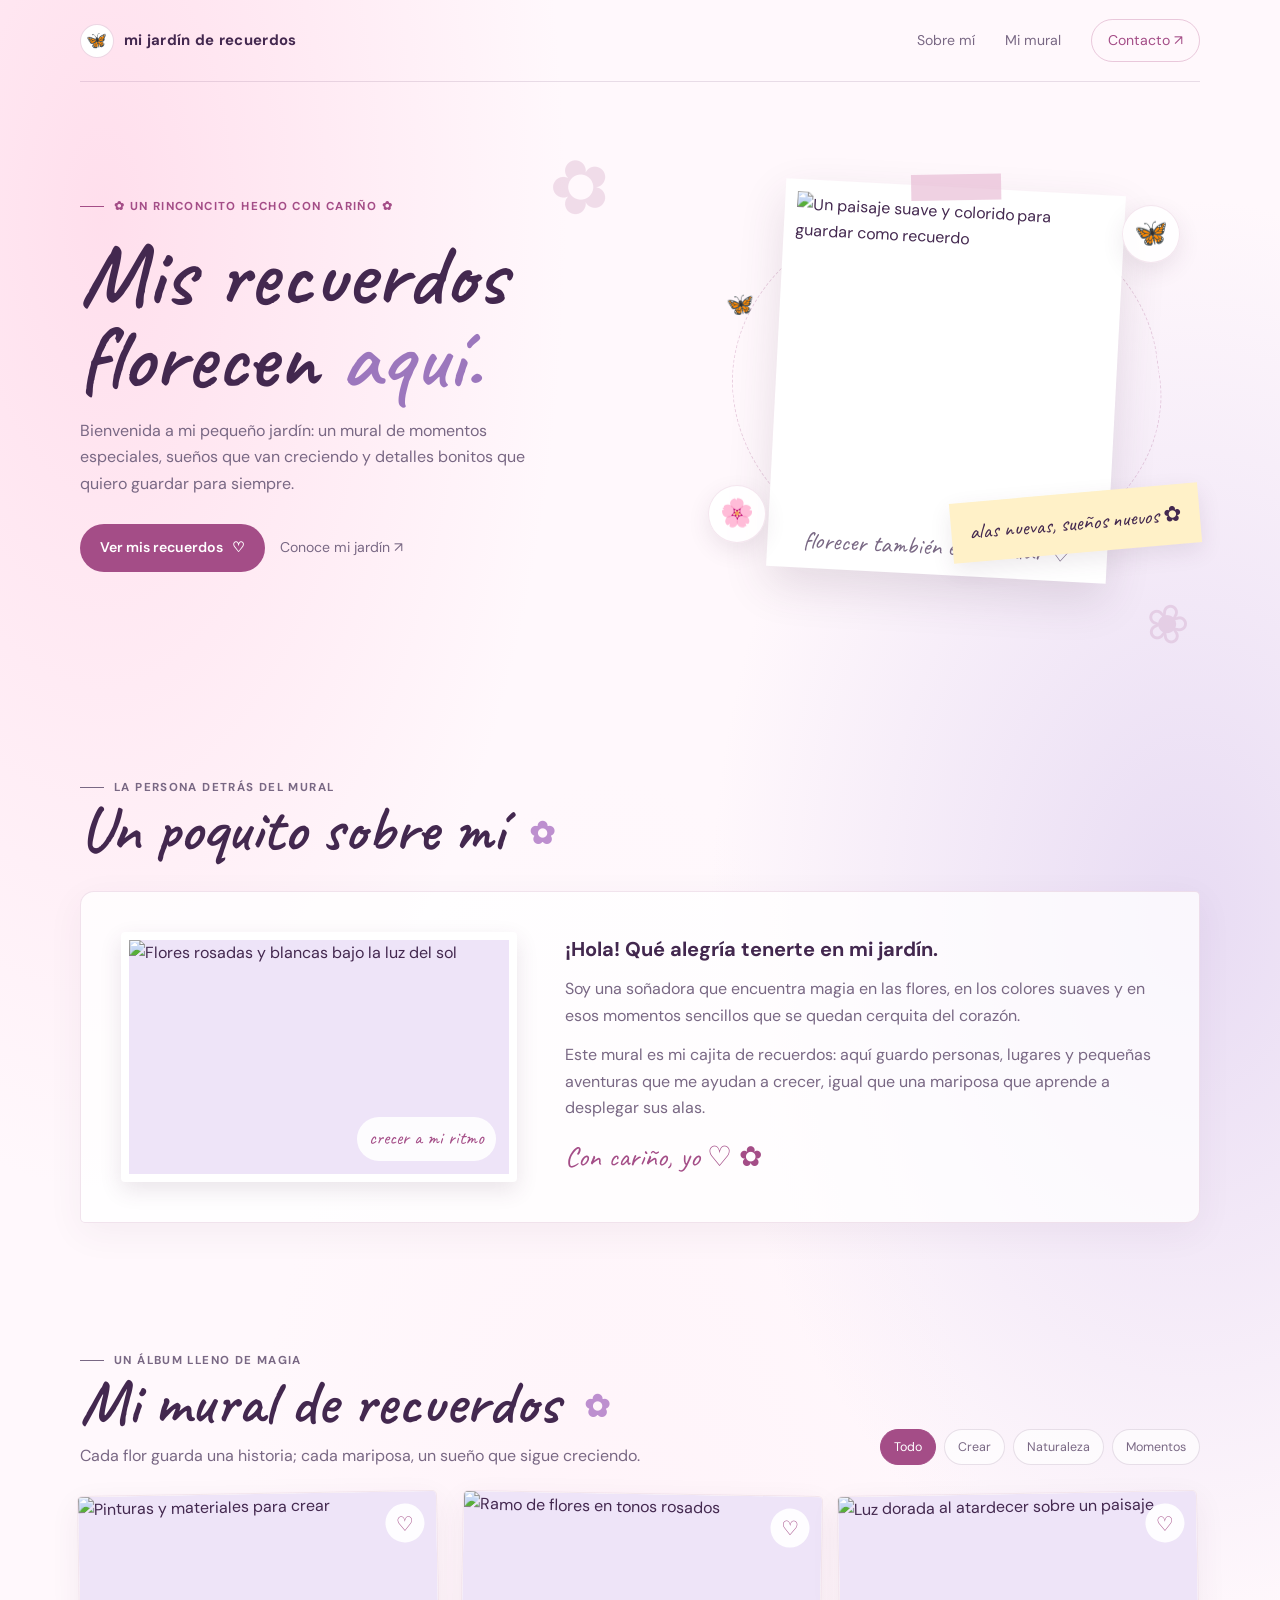
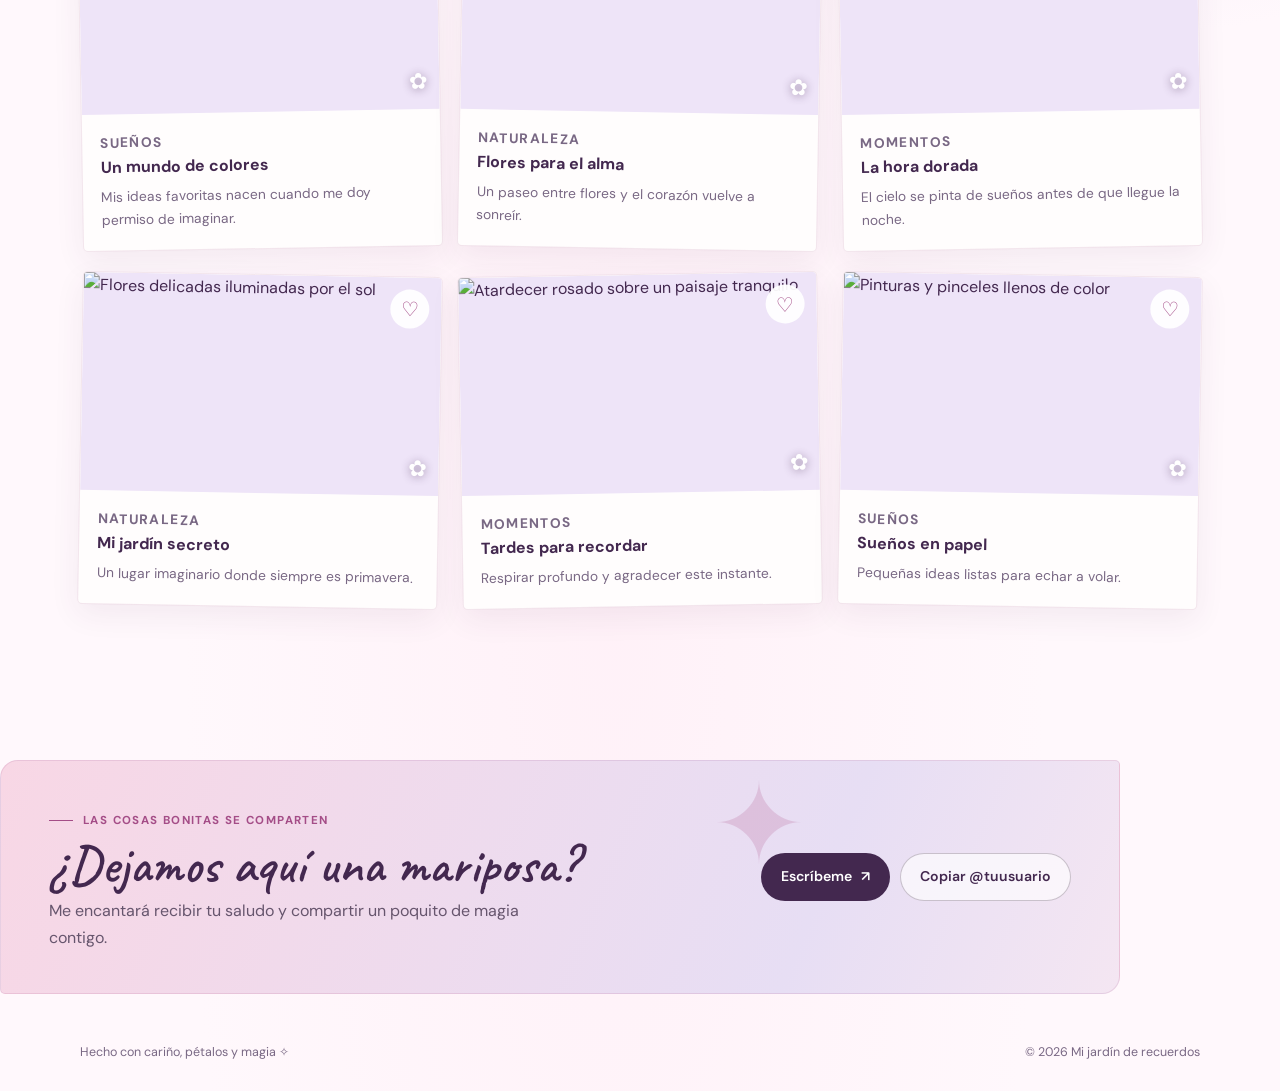
==== index.html @ 9f2cac87 "mipaginaweb" ====
<!doctype html>
<html lang="es">
<head>
  <meta charset="utf-8">
  <meta name="viewport" content="width=device-width, initial-scale=1">
  <meta name="theme-color" content="#fff8fc">
  <meta name="description" content="Un mural personal de recuerdos, mariposas, flores y momentos bonitos.">
  <title>Mi jardín de recuerdos</title>
  <link rel="preconnect" href="https://fonts.googleapis.com">
  <link rel="preconnect" href="https://fonts.gstatic.com" crossorigin>
  <link href="https://fonts.googleapis.com/css2?family=Caveat:wght@500;600;700&family=DM+Sans:wght@400;500;600;700&display=swap" rel="stylesheet">
  <style>
    :root {
      color-scheme: light;
      --ink: #43284f;
      --muted: #796884;
      --berry: #a44d87;
      --pink: #f2c1da;
      --lavender: #eee4f8;
      --lilac: #cbb5e3;
      --paper: #fffdfd;
      --green: #9a668e;
      --line: rgba(99, 62, 111, .15);
      --shadow: 0 18px 45px rgba(81, 49, 80, .14);
    }

    * { box-sizing: border-box; }
    html { scroll-behavior: smooth; }
    body {
      margin: 0;
      color: var(--ink);
      background:
        radial-gradient(ellipse at 8% 8%, rgba(255, 209, 228, .65), transparent 29rem),
        radial-gradient(ellipse at 93% 34%, rgba(220, 205, 239, .66), transparent 30rem),
        radial-gradient(ellipse at 48% 82%, rgba(255, 230, 241, .38), transparent 27rem),
        #fff8fc;
      font-family: "DM Sans", sans-serif;
      font-size: 16px;
      line-height: 1.65;
    }

    a { color: inherit; }
    button { color: inherit; font: inherit; }
    button:focus-visible, a:focus-visible { outline: 3px solid #9b4e9b; outline-offset: 4px; }
    .shell { width: min(1120px, calc(100% - 48px)); margin: 0 auto; }
    .topbar {
      display: flex;
      align-items: center;
      justify-content: space-between;
      min-height: 82px;
      border-bottom: 1px solid var(--line);
    }
    .brand {
      display: inline-flex;
      align-items: center;
      gap: 10px;
      text-decoration: none;
      font-size: .93rem;
      font-weight: 700;
      letter-spacing: .02em;
    }
    .brand-mark {
      display: grid;
      width: 34px;
      aspect-ratio: 1;
      place-items: center;
      border: 1px solid rgba(166, 59, 120, .2);
      border-radius: 50%;
      background: #fff;
      color: var(--berry);
      font-size: 1.05rem;
    }
    .nav { display: flex; align-items: center; gap: 30px; }
    .nav a {
      color: var(--muted);
      font-size: .88rem;
      text-decoration: none;
      transition: color .2s ease;
    }
    .nav a:hover { color: var(--berry); }
    .nav .nav-contact {
      padding: 9px 16px;
      border: 1px solid rgba(166, 59, 120, .25);
      border-radius: 999px;
      color: var(--berry);
    }

    .hero {
      position: relative;
      display: grid;
      grid-template-columns: 1.05fr .95fr;
      align-items: center;
      gap: 52px;
      min-height: 610px;
      padding: 65px 0 78px;
    }
    .hero::before, .hero::after {
      position: absolute;
      z-index: -1;
      color: rgba(164, 77, 135, .16);
      font-size: 4.6rem;
      pointer-events: none;
    }
    .hero::before { top: 45px; left: 42%; content: "✿"; transform: rotate(-18deg); }
    .hero::after { right: 1%; bottom: 24px; content: "❀"; font-size: 3.3rem; transform: rotate(16deg); }
    .eyebrow {
      display: inline-flex;
      align-items: center;
      gap: 10px;
      margin: 0 0 17px;
      color: var(--berry);
      font-size: .72rem;
      font-weight: 700;
      letter-spacing: .12em;
      text-transform: uppercase;
    }
    .eyebrow::before { width: 24px; height: 1px; background: currentColor; content: ""; }
    h1, h2, h3, p { margin-top: 0; }
    h1 {
      max-width: 610px;
      margin-bottom: 18px;
      font-family: "Caveat", cursive;
      font-size: clamp(3.8rem, 7vw, 6.3rem);
      font-weight: 600;
      letter-spacing: 0;
      line-height: .93;
    }
    h1 span { color: var(--berry); white-space: nowrap; }
    h1 .title-flourish { color: #9c77bd; white-space: normal; }
    .hero-copy > p:not(.eyebrow) { max-width: 450px; margin-bottom: 27px; color: var(--muted); }
    .actions { display: flex; flex-wrap: wrap; align-items: center; gap: 15px; }
    .button {
      display: inline-flex;
      min-height: 48px;
      align-items: center;
      justify-content: center;
      gap: 9px;
      padding: 0 19px;
      border: 1px solid transparent;
      border-radius: 999px;
      background: var(--berry);
      color: white;
      font-size: .88rem;
      font-weight: 600;
      text-decoration: none;
      transition: transform .2s ease, background .2s ease;
    }
    .button:hover { transform: translateY(-2px); background: #88305f; }
    .text-link { color: var(--muted); font-size: .88rem; text-decoration: none; }
    .text-link:hover { color: var(--berry); }

    .photo-stage {
      position: relative;
      display: grid;
      min-height: 410px;
      place-items: center;
    }
    .photo-stage::before {
      position: absolute;
      inset: 32px 8% 26px;
      border: 1px dashed rgba(164, 77, 135, .24);
      border-radius: 48% 52% 45% 55%;
      content: "";
      transform: rotate(-8deg);
    }
    .photo-frame {
      position: relative;
      width: min(78%, 340px);
      padding: 12px 12px 46px;
      transform: rotate(3deg);
      background: white;
      box-shadow: var(--shadow);
    }
    .photo-frame::before {
      position: absolute;
      z-index: 1;
      top: -13px;
      left: 50%;
      width: 90px;
      height: 26px;
      transform: translateX(-50%) rotate(-4deg);
      background: rgba(232, 190, 214, .7);
      content: "";
    }
    .photo-frame img { display: block; width: 100%; height: 330px; object-fit: cover; }
    .photo-frame figcaption {
      position: absolute;
      right: 10px;
      bottom: 7px;
      left: 10px;
      color: var(--muted);
      font-family: "Caveat", cursive;
      font-size: 1.55rem;
      text-align: center;
    }
    .sticker {
      position: absolute;
      z-index: 2;
      display: grid;
      width: 58px;
      aspect-ratio: 1;
      place-items: center;
      border: 1px solid rgba(166, 59, 120, .12);
      border-radius: 50%;
      background: rgba(255, 255, 255, .88);
      box-shadow: 0 8px 22px rgba(81, 49, 80, .1);
      color: var(--berry);
      font-size: 1.7rem;
      animation: drift 5s ease-in-out infinite;
    }
    .sticker-one { top: 34px; right: 4%; }
    .sticker-two { bottom: 48px; left: 3%; animation-delay: -2s; }
    .sticker-three { top: 27%; left: 5%; width: 43px; border: 0; background: transparent; box-shadow: none; font-size: 1.4rem; animation-delay: -3s; }
    .note {
      position: absolute;
      right: 0;
      bottom: 38px;
      padding: 12px 18px;
      transform: rotate(-5deg);
      background: #fff1c8;
      box-shadow: 0 8px 22px rgba(81, 49, 80, .1);
      font-family: "Caveat", cursive;
      font-size: 1.35rem;
    }
    @keyframes drift { 50% { transform: translateY(-9px) rotate(7deg); } }

    .section { padding: 78px 0; }
    .section-heading { max-width: 610px; margin-bottom: 30px; }
    .section-heading h2 {
      margin-bottom: 9px;
      font-family: "Caveat", cursive;
      font-size: clamp(2.8rem, 5vw, 4.15rem);
      font-weight: 600;
      line-height: 1;
    }
    .section-heading h2 span { margin-left: 10px; color: #bd8fcf; font-family: "DM Sans", sans-serif; font-size: .48em; vertical-align: .2em; }
    .section-heading p { margin-bottom: 0; color: var(--muted); }
    .about-wrap {
      display: grid;
      grid-template-columns: .8fr 1.2fr;
      gap: 48px;
      align-items: center;
      padding: 40px;
      border: 1px solid rgba(86, 54, 94, .08);
      border: 1px solid rgba(164, 77, 135, .15);
      border-radius: 14px 5px 14px 5px;
      background: rgba(255, 255, 255, .76);
      box-shadow: 0 10px 36px rgba(81, 49, 80, .06);
    }
    .about-art {
      position: relative;
      min-height: 250px;
      overflow: hidden;
      border: 8px solid white;
      border-radius: 4px;
      background: var(--lavender);
      box-shadow: 0 8px 22px rgba(81, 49, 80, .12);
    }
    .about-art img { position: absolute; width: 100%; height: 100%; object-fit: cover; }
    .about-art span {
      position: absolute;
      right: 13px;
      bottom: 13px;
      padding: 6px 12px;
      border-radius: 999px;
      background: rgba(255, 255, 255, .9);
      color: var(--berry);
      font-family: "Caveat", cursive;
      font-size: 1.2rem;
    }
    .about-copy h3 { margin-bottom: 10px; font-size: 1.25rem; }
    .about-copy p { margin-bottom: 13px; color: var(--muted); }
    .about-copy .signature { margin: 4px 0 0; color: var(--berry); font-family: "Caveat", cursive; font-size: 1.75rem; }

    .gallery-section { padding-top: 42px; }
    .gallery-top { display: flex; align-items: end; justify-content: space-between; gap: 20px; margin-bottom: 24px; }
    .gallery-top .section-heading { margin-bottom: 0; }
    .filters { display: flex; flex-wrap: wrap; gap: 8px; padding-bottom: 4px; }
    .filter {
      min-height: 36px;
      padding: 0 13px;
      border: 1px solid var(--line);
      border-radius: 999px;
      background: rgba(255, 255, 255, .65);
      color: var(--muted);
      cursor: pointer;
      font-size: .78rem;
      transition: background .2s ease, color .2s ease, border-color .2s ease;
    }
    .filter:hover, .filter[aria-pressed="true"] { border-color: var(--berry); background: var(--berry); color: white; }
    .gallery { display: grid; grid-template-columns: repeat(3, 1fr); gap: 25px 20px; }
    .memory {
      overflow: hidden;
      border: 1px solid rgba(164, 77, 135, .13);
      border-radius: 5px;
      background: var(--paper);
      box-shadow: 0 10px 30px rgba(81, 49, 80, .07);
      transition: transform .22s ease, box-shadow .22s ease;
    }
    .memory:nth-child(odd) { transform: rotate(-1deg); }
    .memory:nth-child(even) { transform: rotate(1deg); }
    .memory:hover { transform: translateY(-5px) rotate(0); box-shadow: var(--shadow); }
    .memory[hidden] { display: none; }
    .memory-image { position: relative; height: 218px; overflow: hidden; background: var(--lavender); }
    .memory-image::after {
      position: absolute;
      right: 12px;
      bottom: 8px;
      color: white;
      content: "✿";
      font-size: 1.4rem;
      text-shadow: 0 1px 8px rgba(67, 40, 79, .45);
      pointer-events: none;
    }
    .memory-image img { display: block; width: 100%; height: 100%; object-fit: cover; transition: transform .35s ease; }
    .memory:hover .memory-image img { transform: scale(1.04); }
    .like {
      position: absolute;
      top: 12px;
      right: 12px;
      display: grid;
      width: 39px;
      aspect-ratio: 1;
      place-items: center;
      border: 0;
      border-radius: 50%;
      background: rgba(255, 255, 255, .94);
      color: var(--berry);
      cursor: pointer;
      font-size: 1.25rem;
      line-height: 1;
    }
    .like[aria-pressed="true"] { background: var(--berry); color: white; }
    .memory-body { padding: 17px 18px 19px; }
    .memory-label { margin-bottom: 5px; color: var(--green); font-size: .68rem; font-weight: 700; letter-spacing: .1em; text-transform: uppercase; }
    .memory h3 { margin-bottom: 5px; font-size: 1rem; }
    .memory p { margin-bottom: 0; color: var(--muted); font-size: .86rem; }

    .contact {
      position: relative;
      display: grid;
      grid-template-columns: 1fr auto;
      align-items: center;
      gap: 25px;
      overflow: hidden;
      margin: 75px 0 48px;
      padding: 42px 48px;
      border: 1px solid rgba(164, 77, 135, .15);
      border-radius: 18px 5px 18px 5px;
      background: linear-gradient(112deg, #f8d7e5, #e7def4 72%, #f4e6f2);
    }
    .contact::after { position: absolute; top: -28px; right: 28%; color: rgba(166, 59, 120, .18); content: "✦"; font-size: 7rem; }
    .contact .eyebrow { margin-bottom: 9px; }
    .contact h2 { margin-bottom: 7px; font-family: "Caveat", cursive; font-size: 3.3rem; font-weight: 600; line-height: 1; }
    .contact p:not(.eyebrow) { max-width: 480px; margin-bottom: 0; color: #66556d; }
    .contact-actions { position: relative; z-index: 1; display: flex; flex-wrap: wrap; gap: 10px; }
    .contact-actions .button { background: var(--ink); }
    .contact-actions .button:hover { background: #59415f; }
    .contact-actions .button.secondary { border-color: rgba(56, 38, 63, .25); background: rgba(255, 255, 255, .65); color: var(--ink); }
    .contact-actions .button.secondary:hover { background: white; }
    .footer {
      display: flex;
      justify-content: space-between;
      gap: 20px;
      padding: 0 0 28px;
      color: var(--muted);
      font-size: .78rem;
    }
    .toast {
      position: fixed;
      z-index: 5;
      right: 22px;
      bottom: 22px;
      padding: 12px 18px;
      transform: translateY(20px);
      border-radius: 5px;
      background: var(--ink);
      box-shadow: var(--shadow);
      color: white;
      opacity: 0;
      pointer-events: none;
      transition: opacity .2s ease, transform .2s ease;
    }
    .toast.visible { transform: translateY(0); opacity: 1; }

    @media (max-width: 760px) {
      .shell { width: min(100% - 34px, 560px); }
      .topbar { min-height: 70px; }
      .nav { gap: 15px; }
      .nav a { font-size: .8rem; }
      .nav a:first-child { display: none; }
      .nav .nav-contact { padding: 7px 12px; }
      .hero { grid-template-columns: 1fr; gap: 12px; min-height: 0; padding: 59px 0 57px; }
      h1 { font-size: clamp(4rem, 15vw, 5.6rem); }
      .photo-stage { min-height: 380px; }
      .photo-frame { width: min(74%, 305px); }
      .photo-frame img { height: 280px; }
      .sticker-one { right: 6%; }
      .sticker-two { left: 4%; }
      .note { right: 1%; bottom: 24px; }
      .section { padding: 53px 0; }
      .about-wrap { grid-template-columns: 1fr; gap: 24px; padding: 20px; }
      .about-art { min-height: 225px; }
      .gallery-top { display: block; }
      .filters { margin-top: 20px; }
      .gallery { grid-template-columns: repeat(2, 1fr); gap: 12px; }
      .memory-image { height: 175px; }
      .memory-body { padding: 13px; }
      .contact { grid-template-columns: 1fr; margin: 47px 0 34px; padding: 30px 24px; }
      .contact h2 { font-size: 2.9rem; }
      .contact::after { top: 2px; right: 5%; font-size: 5rem; }
      .footer { font-size: .72rem; }
    }
    @media (max-width: 430px) {
      .shell { width: calc(100% - 28px); }
      .brand { font-size: .82rem; }
      .nav { gap: 10px; }
      .nav a { font-size: .74rem; }
      .nav .nav-contact { padding: 7px 10px; }
      .hero-copy > p:not(.eyebrow) { font-size: .94rem; }
      .photo-stage { min-height: 340px; }
      .photo-frame { width: 72%; }
      .photo-frame img { height: 250px; }
      .sticker { width: 48px; font-size: 1.4rem; }
      .note { bottom: 16px; font-size: 1.15rem; }
      .gallery { grid-template-columns: 1fr; }
      .memory-image { height: 220px; }
      .contact-actions { align-items: flex-start; flex-direction: column; }
      .footer { flex-direction: column; gap: 3px; }
    }
    @media (prefers-reduced-motion: reduce) {
      *, *::before, *::after { scroll-behavior: auto !important; animation-duration: .01ms !important; animation-iteration-count: 1 !important; transition-duration: .01ms !important; }
    }
  </style>
</head>
<body>
  <header class="shell topbar">
    <a class="brand" href="#inicio" aria-label="Mi jardín de recuerdos, inicio">
      <span class="brand-mark" aria-hidden="true">🦋</span>
      <span>mi jardín de recuerdos</span>
    </a>
    <nav class="nav" aria-label="Navegación principal">
      <a href="#sobre-mi">Sobre mí</a>
      <a href="#inspiracion">Mi mural</a>
      <a class="nav-contact" href="#contacto">Contacto <span aria-hidden="true">↗</span></a>
    </nav>
  </header>

  <main>
    <section class="shell hero" id="inicio" aria-labelledby="hero-title">
      <div class="hero-copy">
        <p class="eyebrow">✿ Un rinconcito hecho con cariño ✿</p>
        <h1 id="hero-title">Mis recuerdos<br>florecen <span class="title-flourish">aquí.</span></h1>
        <p>Bienvenida a mi pequeño jardín: un mural de momentos especiales, sueños que van creciendo y detalles bonitos que quiero guardar para siempre.</p>
        <div class="actions">
          <a class="button" href="#inspiracion">Ver mis recuerdos <span aria-hidden="true">♡</span></a>
          <a class="text-link" href="#sobre-mi">Conoce mi jardín <span aria-hidden="true">↗</span></a>
        </div>
      </div>
      <div class="photo-stage" aria-label="Collage de mariposas y flores">
        <span class="sticker sticker-one" aria-hidden="true">🦋</span>
        <span class="sticker sticker-two" aria-hidden="true">🌸</span>
        <span class="sticker sticker-three" aria-hidden="true">🦋</span>
        <figure class="photo-frame">
          <img src="https://images.unsplash.com/photo-1508615070457-7baeba4003ab?auto=format&fit=crop&w=900&q=85" alt="Un paisaje suave y colorido para guardar como recuerdo">
          <figcaption>florecer también es recordar ♡</figcaption>
        </figure>
        <span class="note">alas nuevas, sueños nuevos ✿</span>
      </div>
    </section>

    <section class="shell section" id="sobre-mi" aria-labelledby="about-title">
      <div class="section-heading">
        <p class="eyebrow">La persona detrás del mural</p>
        <h2 id="about-title">Un poquito sobre mí <span aria-hidden="true">✿</span></h2>
      </div>
      <div class="about-wrap">
        <div class="about-art">
          <img src="https://images.unsplash.com/photo-1490750967868-88aa4486c946?auto=format&fit=crop&w=900&q=85" alt="Flores rosadas y blancas bajo la luz del sol" loading="lazy">
          <span>crecer a mi ritmo</span>
        </div>
        <div class="about-copy">
          <h3>¡Hola! Qué alegría tenerte en mi jardín.</h3>
          <p>Soy una soñadora que encuentra magia en las flores, en los colores suaves y en esos momentos sencillos que se quedan cerquita del corazón.</p>
          <p>Este mural es mi cajita de recuerdos: aquí guardo personas, lugares y pequeñas aventuras que me ayudan a crecer, igual que una mariposa que aprende a desplegar sus alas.</p>
          <p class="signature">Con cariño, yo ♡ ✿</p>
        </div>
      </div>
    </section>

    <section class="shell section gallery-section" id="inspiracion" aria-labelledby="gallery-title">
      <div class="gallery-top">
        <div class="section-heading">
          <p class="eyebrow">Un álbum lleno de magia</p>
          <h2 id="gallery-title">Mi mural de recuerdos <span aria-hidden="true">✿</span></h2>
          <p>Cada flor guarda una historia; cada mariposa, un sueño que sigue creciendo.</p>
        </div>
        <div class="filters" role="group" aria-label="Filtrar recuerdos">
          <button class="filter" type="button" data-filter="all" aria-pressed="true">Todo</button>
          <button class="filter" type="button" data-filter="crear" aria-pressed="false">Crear</button>
          <button class="filter" type="button" data-filter="naturaleza" aria-pressed="false">Naturaleza</button>
          <button class="filter" type="button" data-filter="momentos" aria-pressed="false">Momentos</button>
        </div>
      </div>
      <div class="gallery">
        <article class="memory" data-category="crear">
          <div class="memory-image">
            <img src="https://images.unsplash.com/photo-1513364776144-60967b0f800f?auto=format&fit=crop&w=900&q=85" alt="Pinturas y materiales para crear" loading="lazy">
            <button class="like" type="button" aria-label="Marcar como favorito: un mundo de colores" aria-pressed="false">♡</button>
          </div>
          <div class="memory-body">
            <p class="memory-label">Sueños</p>
            <h3>Un mundo de colores</h3>
            <p>Mis ideas favoritas nacen cuando me doy permiso de imaginar.</p>
          </div>
        </article>
        <article class="memory" data-category="naturaleza">
          <div class="memory-image">
            <img src="https://images.unsplash.com/photo-1490750967868-88aa4486c946?auto=format&fit=crop&w=900&q=85" alt="Ramo de flores en tonos rosados" loading="lazy">
            <button class="like" type="button" aria-label="Marcar como favorito: flores para el alma" aria-pressed="false">♡</button>
          </div>
          <div class="memory-body">
            <p class="memory-label">Naturaleza</p>
            <h3>Flores para el alma</h3>
            <p>Un paseo entre flores y el corazón vuelve a sonreír.</p>
          </div>
        </article>
        <article class="memory" data-category="momentos">
          <div class="memory-image">
            <img src="https://images.unsplash.com/photo-1470252649378-9c29740c9fa8?auto=format&fit=crop&w=900&q=85" alt="Luz dorada al atardecer sobre un paisaje" loading="lazy">
            <button class="like" type="button" aria-label="Marcar como favorito: la hora dorada" aria-pressed="false">♡</button>
          </div>
          <div class="memory-body">
            <p class="memory-label">Momentos</p>
            <h3>La hora dorada</h3>
            <p>El cielo se pinta de sueños antes de que llegue la noche.</p>
          </div>
        </article>
        <article class="memory" data-category="naturaleza">
          <div class="memory-image">
            <img src="https://images.unsplash.com/photo-1490750967868-88aa4486c946?auto=format&fit=crop&w=900&q=85" alt="Flores delicadas iluminadas por el sol" loading="lazy">
            <button class="like" type="button" aria-label="Marcar como favorito: un jardín secreto" aria-pressed="false">♡</button>
          </div>
          <div class="memory-body">
            <p class="memory-label">Naturaleza</p>
            <h3>Mi jardín secreto</h3>
            <p>Un lugar imaginario donde siempre es primavera.</p>
          </div>
        </article>
        <article class="memory" data-category="momentos">
          <div class="memory-image">
            <img src="https://images.unsplash.com/photo-1470252649378-9c29740c9fa8?auto=format&fit=crop&w=900&q=85" alt="Atardecer rosado sobre un paisaje tranquilo" loading="lazy">
            <button class="like" type="button" aria-label="Marcar como favorito: tardes para recordar" aria-pressed="false">♡</button>
          </div>
          <div class="memory-body">
            <p class="memory-label">Momentos</p>
            <h3>Tardes para recordar</h3>
            <p>Respirar profundo y agradecer este instante.</p>
          </div>
        </article>
        <article class="memory" data-category="crear">
          <div class="memory-image">
            <img src="https://images.unsplash.com/photo-1513364776144-60967b0f800f?auto=format&fit=crop&w=900&q=85" alt="Pinturas y pinceles llenos de color" loading="lazy">
            <button class="like" type="button" aria-label="Marcar como favorito: sueños en papel" aria-pressed="false">♡</button>
          </div>
          <div class="memory-body">
            <p class="memory-label">Sueños</p>
            <h3>Sueños en papel</h3>
            <p>Pequeñas ideas listas para echar a volar.</p>
          </div>
        </article>
      </div>
    </section>

    <section class="shell contact" id="contacto" aria-labelledby="contact-title">
      <div>
        <p class="eyebrow">Las cosas bonitas se comparten</p>
        <h2 id="contact-title">¿Dejamos aquí una mariposa?</h2>
        <p>Me encantará recibir tu saludo y compartir un poquito de magia contigo.</p>
      </div>
      <div class="contact-actions">
        <a class="button" href="mailto:hola@tucorreo.com">Escríbeme <span aria-hidden="true">↗</span></a>
        <button class="button secondary" id="copy-handle" type="button" data-copy="@tuusuario">Copiar @tuusuario</button>
      </div>
    </section>
  </main>

  <footer class="shell footer">
    <span>Hecho con cariño, pétalos y magia ✧</span>
    <span>© <span id="year"></span> Mi jardín de recuerdos</span>
  </footer>
  <div class="toast" id="toast" role="status" aria-live="polite"></div>

  <script>
    const filters = document.querySelectorAll(".filter");
    const memories = document.querySelectorAll(".memory");
    const toast = document.querySelector("#toast");
    let toastTimeout;

    function showToast(message) {
      toast.textContent = message;
      toast.classList.add("visible");
      window.clearTimeout(toastTimeout);
      toastTimeout = window.setTimeout(() => toast.classList.remove("visible"), 2200);
    }

    filters.forEach((filter) => {
      filter.addEventListener("click", () => {
        const selected = filter.dataset.filter;
        filters.forEach((button) => button.setAttribute("aria-pressed", String(button === filter)));
        memories.forEach((memory) => {
          memory.hidden = selected !== "all" && memory.dataset.category !== selected;
        });
      });
    });

    document.querySelectorAll(".like").forEach((button) => {
      button.addEventListener("click", () => {
        const isFavorite = button.getAttribute("aria-pressed") !== "true";
        button.setAttribute("aria-pressed", String(isFavorite));
        button.textContent = isFavorite ? "♥" : "♡";
        showToast(isFavorite ? "Guardado entre tus favoritos ✨" : "Quitado de tus favoritos");
      });
    });

    document.querySelector("#copy-handle").addEventListener("click", async (event) => {
      const handle = event.currentTarget.dataset.copy;
      try {
        await navigator.clipboard.writeText(handle);
        showToast(`${handle} copiado al portapapeles`);
      } catch {
        showToast(`Tu usuario de ejemplo es ${handle}`);
      }
    });

    document.querySelector("#year").textContent = new Date().getFullYear();
  </script>
</body>
</html>
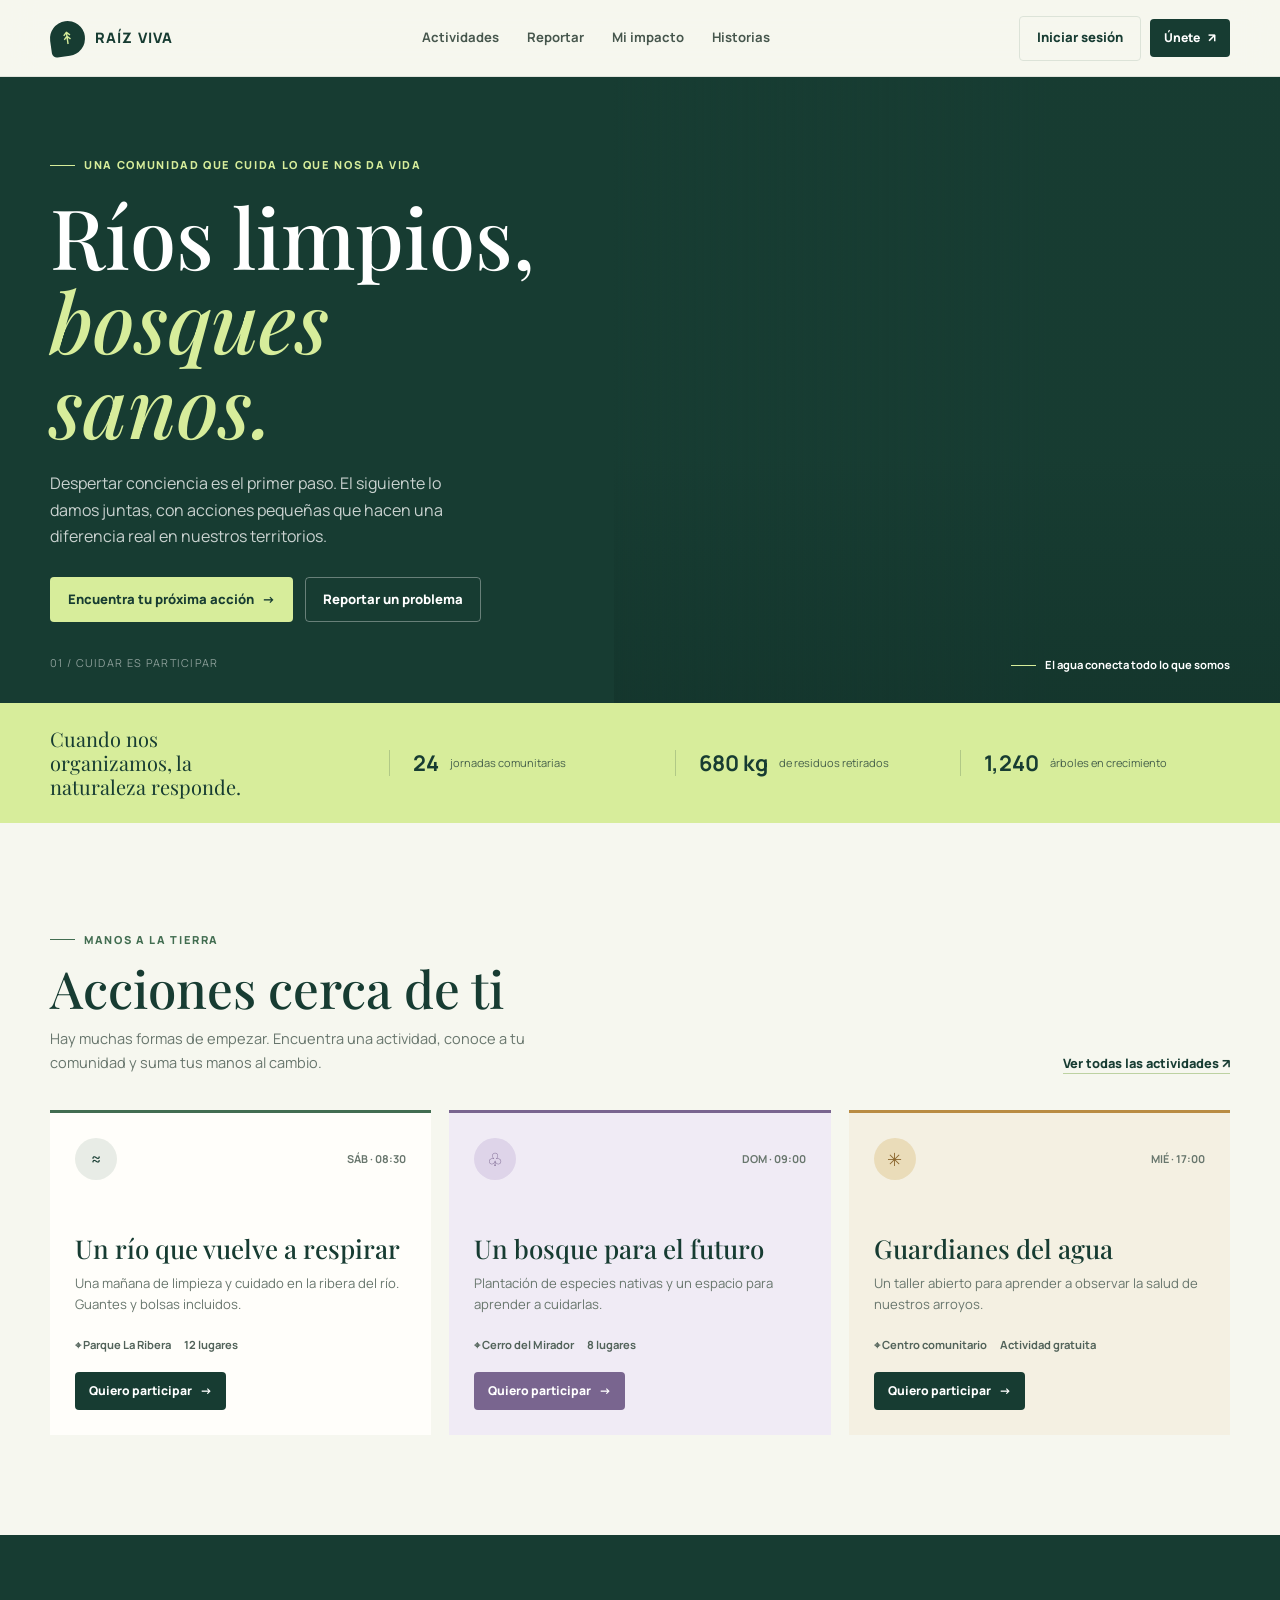
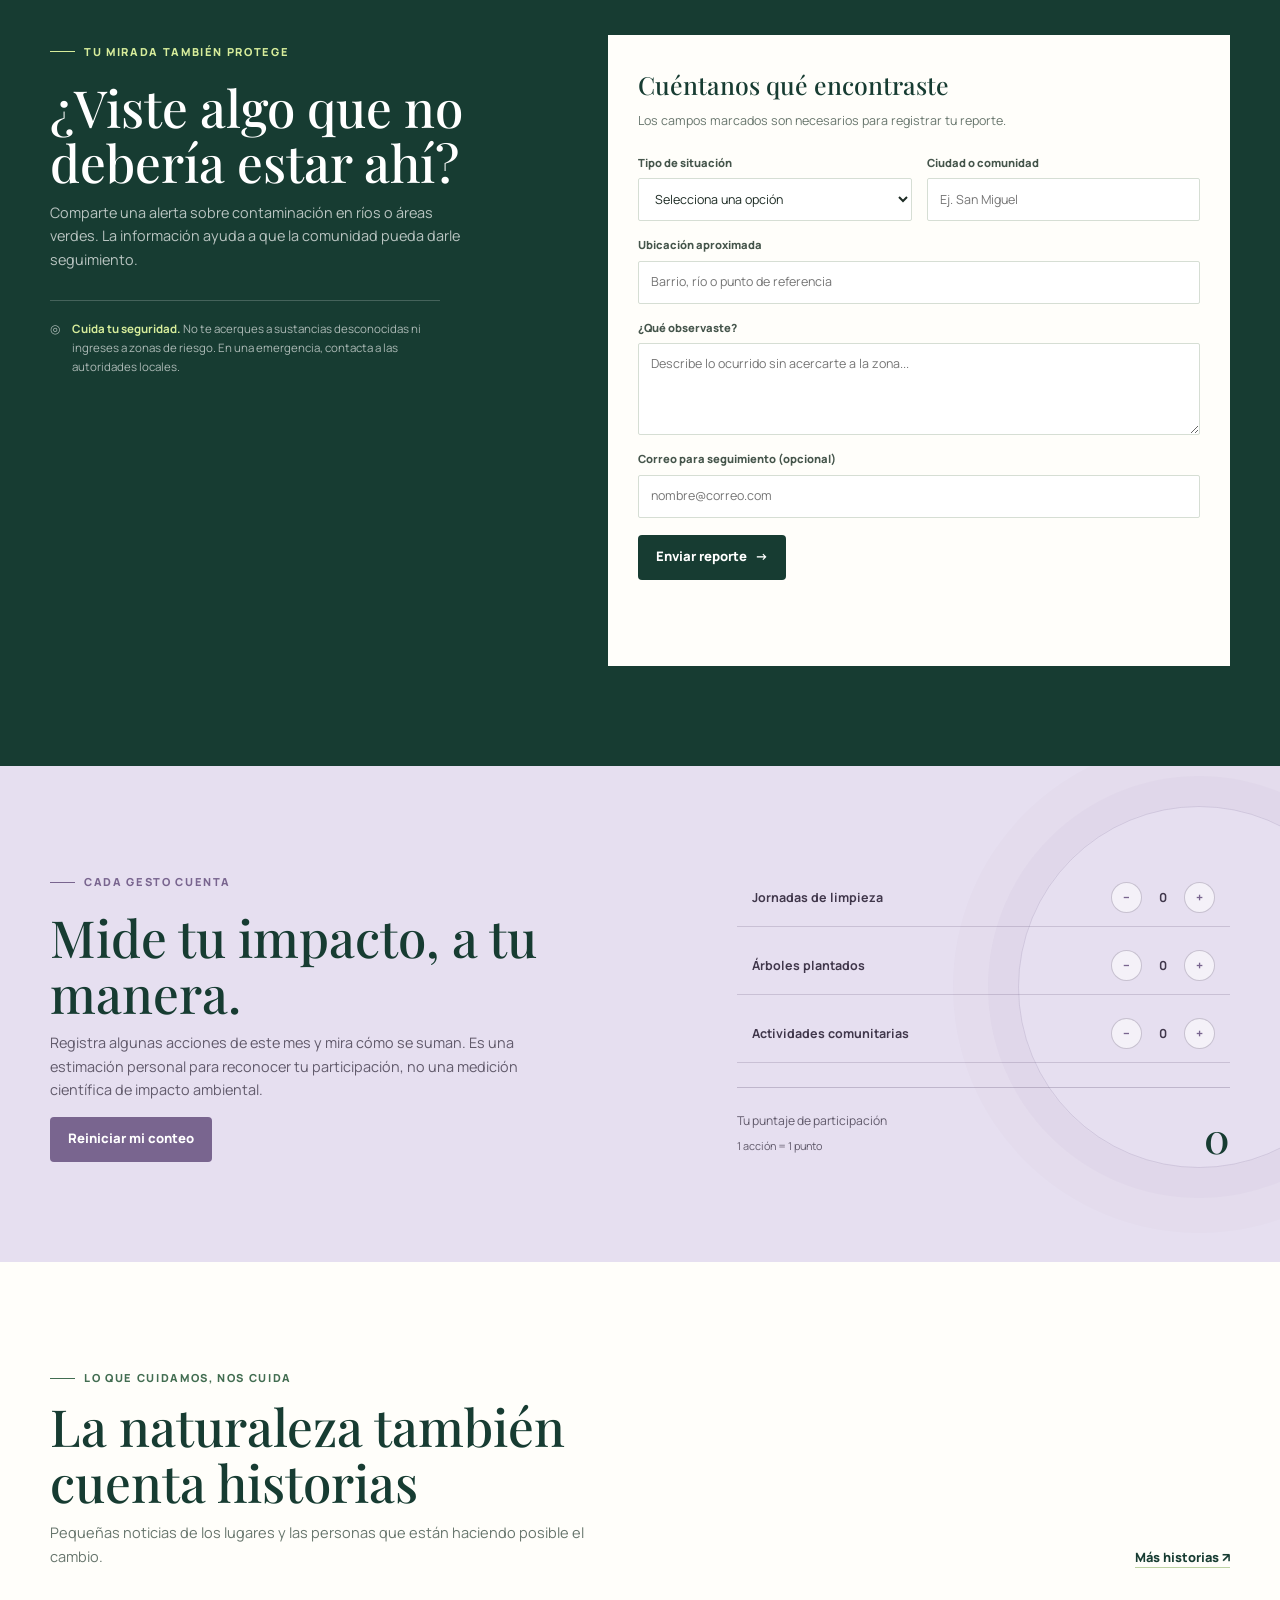
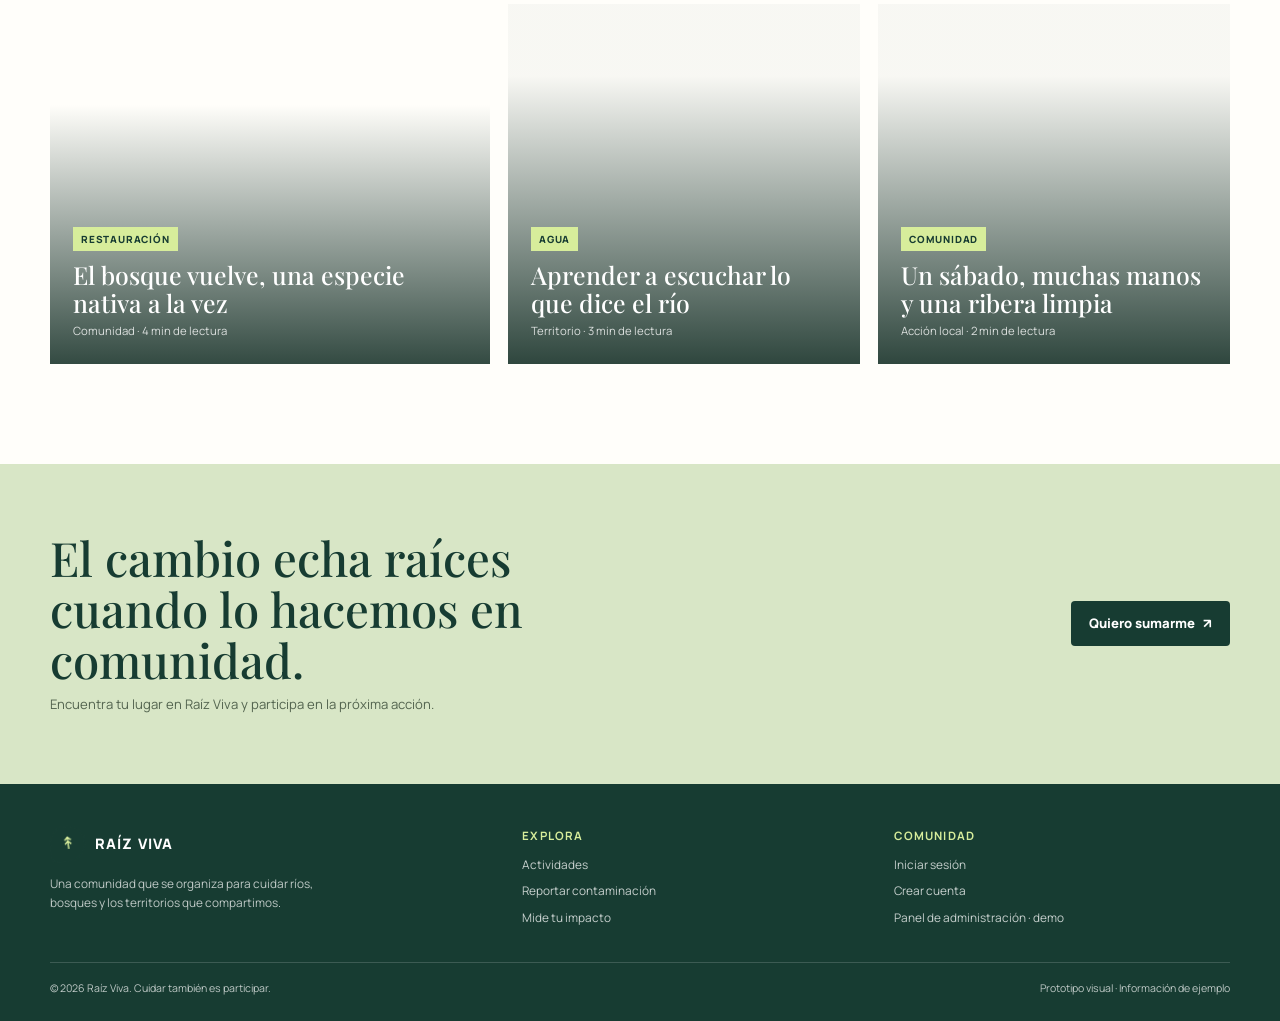
==== commit ca5018ca: "primer modelo de html" ====
--- a/index.html
+++ b/index.html
@@ -3,430 +3,266 @@
 <head>
   <meta charset="utf-8">
   <meta name="viewport" content="width=device-width, initial-scale=1">
-  <meta name="theme-color" content="#fff8fc">
-  <meta name="description" content="Un mural personal de recuerdos, mariposas, flores y momentos bonitos.">
-  <title>Mi jardín de recuerdos</title>
+  <meta name="theme-color" content="#f6f7ef">
+  <meta name="description" content="Raíz Viva conecta personas con acciones para cuidar ríos y bosques.">
+  <title>Raíz Viva | Ríos limpios, bosques sanos</title>
   <link rel="preconnect" href="https://fonts.googleapis.com">
   <link rel="preconnect" href="https://fonts.gstatic.com" crossorigin>
-  <link href="https://fonts.googleapis.com/css2?family=Caveat:wght@500;600;700&family=DM+Sans:wght@400;500;600;700&display=swap" rel="stylesheet">
+  <link href="https://fonts.googleapis.com/css2?family=DM+Sans:wght@400;500;600;700&family=Manrope:wght@400;500;600;700;800&family=Playfair+Display:wght@500;600;700&display=swap" rel="stylesheet">
   <style>
     :root {
       color-scheme: light;
-      --ink: #43284f;
-      --muted: #796884;
-      --berry: #a44d87;
-      --pink: #f2c1da;
-      --lavender: #eee4f8;
-      --lilac: #cbb5e3;
-      --paper: #fffdfd;
-      --green: #9a668e;
-      --line: rgba(99, 62, 111, .15);
-      --shadow: 0 18px 45px rgba(81, 49, 80, .14);
-    }
-
+      --forest: #173c32;
+      --moss: #426d51;
+      --leaf: #bdd2a2;
+      --lime: #d7ed9b;
+      --paper: #f6f7ef;
+      --white: #fffefa;
+      --ink: #1d2b24;
+      --muted: #68766d;
+      --lavender: #e6dff0;
+      --lilac: #79658f;
+      --line: #dce3d8;
+      --serif: "Playfair Display", Georgia, serif;
+      --sans: "Manrope", "DM Sans", sans-serif;
+      --shadow: 0 20px 55px rgba(23, 60, 50, .14);
+    }
     * { box-sizing: border-box; }
-    html { scroll-behavior: smooth; }
-    body {
-      margin: 0;
-      color: var(--ink);
-      background:
-        radial-gradient(ellipse at 8% 8%, rgba(255, 209, 228, .65), transparent 29rem),
-        radial-gradient(ellipse at 93% 34%, rgba(220, 205, 239, .66), transparent 30rem),
-        radial-gradient(ellipse at 48% 82%, rgba(255, 230, 241, .38), transparent 27rem),
-        #fff8fc;
-      font-family: "DM Sans", sans-serif;
-      font-size: 16px;
-      line-height: 1.65;
-    }
-
+    [hidden] { display: none !important; }
+    html { scroll-behavior: smooth; scroll-padding-top: 82px; }
+    body { margin: 0; background: var(--paper); color: var(--ink); font-family: var(--sans); font-size: 15px; line-height: 1.65; }
+    body.dialog-open { overflow: hidden; }
     a { color: inherit; }
-    button { color: inherit; font: inherit; }
-    button:focus-visible, a:focus-visible { outline: 3px solid #9b4e9b; outline-offset: 4px; }
-    .shell { width: min(1120px, calc(100% - 48px)); margin: 0 auto; }
-    .topbar {
-      display: flex;
-      align-items: center;
-      justify-content: space-between;
-      min-height: 82px;
-      border-bottom: 1px solid var(--line);
-    }
-    .brand {
-      display: inline-flex;
-      align-items: center;
-      gap: 10px;
-      text-decoration: none;
-      font-size: .93rem;
-      font-weight: 700;
-      letter-spacing: .02em;
-    }
-    .brand-mark {
-      display: grid;
-      width: 34px;
-      aspect-ratio: 1;
-      place-items: center;
-      border: 1px solid rgba(166, 59, 120, .2);
-      border-radius: 50%;
-      background: #fff;
-      color: var(--berry);
-      font-size: 1.05rem;
-    }
-    .nav { display: flex; align-items: center; gap: 30px; }
-    .nav a {
-      color: var(--muted);
-      font-size: .88rem;
-      text-decoration: none;
-      transition: color .2s ease;
-    }
-    .nav a:hover { color: var(--berry); }
-    .nav .nav-contact {
-      padding: 9px 16px;
-      border: 1px solid rgba(166, 59, 120, .25);
-      border-radius: 999px;
-      color: var(--berry);
-    }
-
-    .hero {
-      position: relative;
-      display: grid;
-      grid-template-columns: 1.05fr .95fr;
-      align-items: center;
-      gap: 52px;
-      min-height: 610px;
-      padding: 65px 0 78px;
-    }
-    .hero::before, .hero::after {
-      position: absolute;
-      z-index: -1;
-      color: rgba(164, 77, 135, .16);
-      font-size: 4.6rem;
-      pointer-events: none;
-    }
-    .hero::before { top: 45px; left: 42%; content: "✿"; transform: rotate(-18deg); }
-    .hero::after { right: 1%; bottom: 24px; content: "❀"; font-size: 3.3rem; transform: rotate(16deg); }
-    .eyebrow {
-      display: inline-flex;
-      align-items: center;
-      gap: 10px;
-      margin: 0 0 17px;
-      color: var(--berry);
-      font-size: .72rem;
-      font-weight: 700;
-      letter-spacing: .12em;
-      text-transform: uppercase;
-    }
-    .eyebrow::before { width: 24px; height: 1px; background: currentColor; content: ""; }
+    button, input, select, textarea { font: inherit; }
+    button, a { -webkit-tap-highlight-color: transparent; }
+    button:focus-visible, a:focus-visible, input:focus-visible, select:focus-visible, textarea:focus-visible { outline: 3px solid #9a7bb6; outline-offset: 3px; }
+    img { max-width: 100%; }
+    .wrap { width: min(1180px, calc(100% - 48px)); margin-inline: auto; }
+    .topbar { position: sticky; z-index: 20; top: 0; border-bottom: 1px solid rgba(23, 60, 50, .1); background: rgba(246, 247, 239, .94); backdrop-filter: blur(16px); }
+    .topbar-inner { display: flex; min-height: 76px; align-items: center; justify-content: space-between; gap: 24px; }
+    .brand { display: inline-flex; align-items: center; gap: 10px; text-decoration: none; }
+    .brand-mark { display: grid; width: 35px; aspect-ratio: 1; place-items: center; border-radius: 50% 50% 50% 5px; background: var(--forest); color: var(--lime); font-size: 17px; transform: rotate(-8deg); }
+    .brand-name { color: var(--forest); font-size: .9rem; font-weight: 800; letter-spacing: .08em; }
+    .nav { display: flex; align-items: center; gap: 28px; }
+    .nav a { color: #47574d; font-size: .82rem; font-weight: 700; text-decoration: none; transition: color .2s ease; }
+    .nav a:hover { color: var(--moss); }
+    .nav-actions { display: flex; align-items: center; gap: 9px; }
+    .button { display: inline-flex; min-height: 45px; align-items: center; justify-content: center; gap: 8px; padding: 0 17px; border: 1px solid transparent; border-radius: 4px; background: var(--forest); color: white; cursor: pointer; font-size: .82rem; font-weight: 800; text-decoration: none; transition: background .2s ease, transform .2s ease; }
+    .button:hover { transform: translateY(-2px); background: #285447; }
+    .button-light { border-color: var(--line); background: transparent; color: var(--forest); }
+    .button-light:hover { background: white; color: var(--forest); }
+    .button-lilac { background: var(--lilac); }
+    .button-lilac:hover { background: #68547e; }
+    .button-small { min-height: 38px; padding-inline: 13px; font-size: .76rem; }
+    .menu-toggle { display: none; width: 42px; height: 42px; border: 1px solid var(--line); border-radius: 4px; background: transparent; color: var(--forest); cursor: pointer; font-size: 1.2rem; }
+
+    .hero { position: relative; display: grid; min-height: 625px; grid-template-columns: 1.02fr .98fr; align-items: center; overflow: hidden; background: var(--forest); color: white; }
+    .hero-copy { position: relative; z-index: 2; width: min(590px, 100%); padding: 72px 36px 82px max(24px, calc((100vw - 1180px) / 2)); }
+    .eyebrow { display: inline-flex; align-items: center; gap: 9px; margin: 0 0 19px; color: var(--moss); font-size: .69rem; font-weight: 800; letter-spacing: .15em; text-transform: uppercase; }
+    .eyebrow::before { width: 25px; height: 1px; background: currentColor; content: ""; }
+    .hero .eyebrow { color: var(--lime); }
     h1, h2, h3, p { margin-top: 0; }
-    h1 {
-      max-width: 610px;
-      margin-bottom: 18px;
-      font-family: "Caveat", cursive;
-      font-size: clamp(3.8rem, 7vw, 6.3rem);
-      font-weight: 600;
-      letter-spacing: 0;
-      line-height: .93;
-    }
-    h1 span { color: var(--berry); white-space: nowrap; }
-    h1 .title-flourish { color: #9c77bd; white-space: normal; }
-    .hero-copy > p:not(.eyebrow) { max-width: 450px; margin-bottom: 27px; color: var(--muted); }
-    .actions { display: flex; flex-wrap: wrap; align-items: center; gap: 15px; }
-    .button {
-      display: inline-flex;
-      min-height: 48px;
-      align-items: center;
-      justify-content: center;
-      gap: 9px;
-      padding: 0 19px;
-      border: 1px solid transparent;
-      border-radius: 999px;
-      background: var(--berry);
-      color: white;
-      font-size: .88rem;
-      font-weight: 600;
-      text-decoration: none;
-      transition: transform .2s ease, background .2s ease;
-    }
-    .button:hover { transform: translateY(-2px); background: #88305f; }
-    .text-link { color: var(--muted); font-size: .88rem; text-decoration: none; }
-    .text-link:hover { color: var(--berry); }
-
-    .photo-stage {
-      position: relative;
-      display: grid;
-      min-height: 410px;
-      place-items: center;
-    }
-    .photo-stage::before {
-      position: absolute;
-      inset: 32px 8% 26px;
-      border: 1px dashed rgba(164, 77, 135, .24);
-      border-radius: 48% 52% 45% 55%;
-      content: "";
-      transform: rotate(-8deg);
-    }
-    .photo-frame {
-      position: relative;
-      width: min(78%, 340px);
-      padding: 12px 12px 46px;
-      transform: rotate(3deg);
-      background: white;
-      box-shadow: var(--shadow);
-    }
-    .photo-frame::before {
-      position: absolute;
-      z-index: 1;
-      top: -13px;
-      left: 50%;
-      width: 90px;
-      height: 26px;
-      transform: translateX(-50%) rotate(-4deg);
-      background: rgba(232, 190, 214, .7);
-      content: "";
-    }
-    .photo-frame img { display: block; width: 100%; height: 330px; object-fit: cover; }
-    .photo-frame figcaption {
-      position: absolute;
-      right: 10px;
-      bottom: 7px;
-      left: 10px;
-      color: var(--muted);
-      font-family: "Caveat", cursive;
-      font-size: 1.55rem;
-      text-align: center;
-    }
-    .sticker {
-      position: absolute;
-      z-index: 2;
-      display: grid;
-      width: 58px;
-      aspect-ratio: 1;
-      place-items: center;
-      border: 1px solid rgba(166, 59, 120, .12);
-      border-radius: 50%;
-      background: rgba(255, 255, 255, .88);
-      box-shadow: 0 8px 22px rgba(81, 49, 80, .1);
-      color: var(--berry);
-      font-size: 1.7rem;
-      animation: drift 5s ease-in-out infinite;
-    }
-    .sticker-one { top: 34px; right: 4%; }
-    .sticker-two { bottom: 48px; left: 3%; animation-delay: -2s; }
-    .sticker-three { top: 27%; left: 5%; width: 43px; border: 0; background: transparent; box-shadow: none; font-size: 1.4rem; animation-delay: -3s; }
-    .note {
-      position: absolute;
-      right: 0;
-      bottom: 38px;
-      padding: 12px 18px;
-      transform: rotate(-5deg);
-      background: #fff1c8;
-      box-shadow: 0 8px 22px rgba(81, 49, 80, .1);
-      font-family: "Caveat", cursive;
-      font-size: 1.35rem;
-    }
-    @keyframes drift { 50% { transform: translateY(-9px) rotate(7deg); } }
-
-    .section { padding: 78px 0; }
-    .section-heading { max-width: 610px; margin-bottom: 30px; }
-    .section-heading h2 {
-      margin-bottom: 9px;
-      font-family: "Caveat", cursive;
-      font-size: clamp(2.8rem, 5vw, 4.15rem);
-      font-weight: 600;
-      line-height: 1;
-    }
-    .section-heading h2 span { margin-left: 10px; color: #bd8fcf; font-family: "DM Sans", sans-serif; font-size: .48em; vertical-align: .2em; }
-    .section-heading p { margin-bottom: 0; color: var(--muted); }
-    .about-wrap {
-      display: grid;
-      grid-template-columns: .8fr 1.2fr;
-      gap: 48px;
-      align-items: center;
-      padding: 40px;
-      border: 1px solid rgba(86, 54, 94, .08);
-      border: 1px solid rgba(164, 77, 135, .15);
-      border-radius: 14px 5px 14px 5px;
-      background: rgba(255, 255, 255, .76);
-      box-shadow: 0 10px 36px rgba(81, 49, 80, .06);
-    }
-    .about-art {
-      position: relative;
-      min-height: 250px;
-      overflow: hidden;
-      border: 8px solid white;
-      border-radius: 4px;
-      background: var(--lavender);
-      box-shadow: 0 8px 22px rgba(81, 49, 80, .12);
-    }
-    .about-art img { position: absolute; width: 100%; height: 100%; object-fit: cover; }
-    .about-art span {
-      position: absolute;
-      right: 13px;
-      bottom: 13px;
-      padding: 6px 12px;
-      border-radius: 999px;
-      background: rgba(255, 255, 255, .9);
-      color: var(--berry);
-      font-family: "Caveat", cursive;
-      font-size: 1.2rem;
-    }
-    .about-copy h3 { margin-bottom: 10px; font-size: 1.25rem; }
-    .about-copy p { margin-bottom: 13px; color: var(--muted); }
-    .about-copy .signature { margin: 4px 0 0; color: var(--berry); font-family: "Caveat", cursive; font-size: 1.75rem; }
-
-    .gallery-section { padding-top: 42px; }
-    .gallery-top { display: flex; align-items: end; justify-content: space-between; gap: 20px; margin-bottom: 24px; }
-    .gallery-top .section-heading { margin-bottom: 0; }
-    .filters { display: flex; flex-wrap: wrap; gap: 8px; padding-bottom: 4px; }
-    .filter {
-      min-height: 36px;
-      padding: 0 13px;
-      border: 1px solid var(--line);
-      border-radius: 999px;
-      background: rgba(255, 255, 255, .65);
-      color: var(--muted);
-      cursor: pointer;
-      font-size: .78rem;
-      transition: background .2s ease, color .2s ease, border-color .2s ease;
-    }
-    .filter:hover, .filter[aria-pressed="true"] { border-color: var(--berry); background: var(--berry); color: white; }
-    .gallery { display: grid; grid-template-columns: repeat(3, 1fr); gap: 25px 20px; }
-    .memory {
-      overflow: hidden;
-      border: 1px solid rgba(164, 77, 135, .13);
-      border-radius: 5px;
-      background: var(--paper);
-      box-shadow: 0 10px 30px rgba(81, 49, 80, .07);
-      transition: transform .22s ease, box-shadow .22s ease;
-    }
-    .memory:nth-child(odd) { transform: rotate(-1deg); }
-    .memory:nth-child(even) { transform: rotate(1deg); }
-    .memory:hover { transform: translateY(-5px) rotate(0); box-shadow: var(--shadow); }
-    .memory[hidden] { display: none; }
-    .memory-image { position: relative; height: 218px; overflow: hidden; background: var(--lavender); }
-    .memory-image::after {
-      position: absolute;
-      right: 12px;
-      bottom: 8px;
-      color: white;
-      content: "✿";
-      font-size: 1.4rem;
-      text-shadow: 0 1px 8px rgba(67, 40, 79, .45);
-      pointer-events: none;
-    }
-    .memory-image img { display: block; width: 100%; height: 100%; object-fit: cover; transition: transform .35s ease; }
-    .memory:hover .memory-image img { transform: scale(1.04); }
-    .like {
-      position: absolute;
-      top: 12px;
-      right: 12px;
-      display: grid;
-      width: 39px;
-      aspect-ratio: 1;
-      place-items: center;
-      border: 0;
-      border-radius: 50%;
-      background: rgba(255, 255, 255, .94);
-      color: var(--berry);
-      cursor: pointer;
-      font-size: 1.25rem;
-      line-height: 1;
-    }
-    .like[aria-pressed="true"] { background: var(--berry); color: white; }
-    .memory-body { padding: 17px 18px 19px; }
-    .memory-label { margin-bottom: 5px; color: var(--green); font-size: .68rem; font-weight: 700; letter-spacing: .1em; text-transform: uppercase; }
-    .memory h3 { margin-bottom: 5px; font-size: 1rem; }
-    .memory p { margin-bottom: 0; color: var(--muted); font-size: .86rem; }
-
-    .contact {
-      position: relative;
-      display: grid;
-      grid-template-columns: 1fr auto;
-      align-items: center;
-      gap: 25px;
-      overflow: hidden;
-      margin: 75px 0 48px;
-      padding: 42px 48px;
-      border: 1px solid rgba(164, 77, 135, .15);
-      border-radius: 18px 5px 18px 5px;
-      background: linear-gradient(112deg, #f8d7e5, #e7def4 72%, #f4e6f2);
-    }
-    .contact::after { position: absolute; top: -28px; right: 28%; color: rgba(166, 59, 120, .18); content: "✦"; font-size: 7rem; }
-    .contact .eyebrow { margin-bottom: 9px; }
-    .contact h2 { margin-bottom: 7px; font-family: "Caveat", cursive; font-size: 3.3rem; font-weight: 600; line-height: 1; }
-    .contact p:not(.eyebrow) { max-width: 480px; margin-bottom: 0; color: #66556d; }
-    .contact-actions { position: relative; z-index: 1; display: flex; flex-wrap: wrap; gap: 10px; }
-    .contact-actions .button { background: var(--ink); }
-    .contact-actions .button:hover { background: #59415f; }
-    .contact-actions .button.secondary { border-color: rgba(56, 38, 63, .25); background: rgba(255, 255, 255, .65); color: var(--ink); }
-    .contact-actions .button.secondary:hover { background: white; }
-    .footer {
-      display: flex;
-      justify-content: space-between;
-      gap: 20px;
-      padding: 0 0 28px;
-      color: var(--muted);
-      font-size: .78rem;
-    }
-    .toast {
-      position: fixed;
-      z-index: 5;
-      right: 22px;
-      bottom: 22px;
-      padding: 12px 18px;
-      transform: translateY(20px);
-      border-radius: 5px;
-      background: var(--ink);
-      box-shadow: var(--shadow);
-      color: white;
-      opacity: 0;
-      pointer-events: none;
-      transition: opacity .2s ease, transform .2s ease;
-    }
-    .toast.visible { transform: translateY(0); opacity: 1; }
-
-    @media (max-width: 760px) {
-      .shell { width: min(100% - 34px, 560px); }
-      .topbar { min-height: 70px; }
+    h1 { max-width: 610px; margin-bottom: 22px; font-family: var(--serif); font-size: clamp(3.35rem, 6.5vw, 6.2rem); font-weight: 500; letter-spacing: 0; line-height: 1.02; }
+    h1 em { color: var(--lime); font-weight: 500; }
+    .hero-copy > p:not(.eyebrow) { max-width: 440px; margin-bottom: 28px; color: rgba(255,255,255,.77); font-size: 1rem; }
+    .hero-actions { display: flex; flex-wrap: wrap; align-items: center; gap: 12px; }
+    .hero .button { background: var(--lime); color: var(--forest); }
+    .hero .button:hover { background: #e6f4bc; }
+    .hero .button-light { border-color: rgba(255,255,255,.35); background: transparent; color: white; }
+    .hero .button-light:hover { background: rgba(255,255,255,.1); }
+    .hero-image { position: absolute; inset: 0 0 0 48%; background: linear-gradient(90deg, var(--forest) 0%, rgba(23,60,50,.72) 18%, rgba(23,60,50,.05) 65%), url("https://images.unsplash.com/photo-1433086966358-54859d0ed716?auto=format&fit=crop&w=1800&q=88") center 48% / cover; }
+    .hero-image::after { position: absolute; inset: 0; background: linear-gradient(0deg, rgba(13,40,33,.28), transparent 40%); content: ""; }
+    .hero-caption { position: absolute; right: max(24px, calc((100vw - 1180px) / 2)); bottom: 30px; z-index: 2; display: flex; align-items: center; gap: 9px; color: white; font-size: .7rem; font-weight: 700; }
+    .hero-caption::before { width: 25px; height: 1px; background: var(--lime); content: ""; }
+    .hero-index { position: absolute; bottom: 32px; left: max(24px, calc((100vw - 1180px) / 2)); color: rgba(255,255,255,.5); font-size: .68rem; letter-spacing: .12em; }
+
+    .impact-strip { position: relative; z-index: 3; display: grid; grid-template-columns: 1.2fr repeat(3, 1fr); align-items: center; gap: 16px; margin-top: -1px; padding: 24px max(24px, calc((100vw - 1180px) / 2)); background: var(--lime); color: var(--forest); }
+    .impact-lead { max-width: 230px; font-family: var(--serif); font-size: 1.25rem; line-height: 1.2; }
+    .impact-stat { display: flex; align-items: center; gap: 11px; border-left: 1px solid rgba(23,60,50,.2); padding-left: 23px; }
+    .impact-stat strong { display: block; font-size: 1.35rem; line-height: 1.2; }
+    .impact-stat span { display: block; color: #46604b; font-size: .69rem; }
+    .section { padding-block: 100px; }
+    .section-heading { display: flex; align-items: end; justify-content: space-between; gap: 30px; margin-bottom: 36px; }
+    .section-heading > div { max-width: 630px; }
+    .section-heading .eyebrow { margin-bottom: 12px; }
+    h2 { margin-bottom: 10px; color: var(--forest); font-family: var(--serif); font-size: clamp(2.35rem, 4vw, 3.7rem); font-weight: 500; letter-spacing: 0; line-height: 1.08; }
+    .section-heading p:not(.eyebrow) { max-width: 550px; margin-bottom: 0; color: var(--muted); font-size: .91rem; }
+    .text-link { color: var(--forest); font-size: .8rem; font-weight: 800; text-decoration-color: var(--leaf); text-underline-offset: 5px; }
+    .activities { background: var(--paper); }
+    .activity-grid { display: grid; grid-template-columns: repeat(3, 1fr); gap: 18px; }
+    .activity { display: flex; min-height: 325px; flex-direction: column; justify-content: space-between; padding: 25px; border-top: 3px solid var(--moss); background: var(--white); }
+    .activity:nth-child(2) { border-color: var(--lilac); background: #f0ebf5; }
+    .activity:nth-child(3) { border-color: #b98c43; background: #f4f0e2; }
+    .activity-top { display: flex; align-items: center; justify-content: space-between; gap: 12px; }
+    .activity-icon { display: grid; width: 42px; height: 42px; place-items: center; border-radius: 50%; background: rgba(66,109,81,.12); color: var(--forest); font-size: 1.15rem; }
+    .activity:nth-child(2) .activity-icon { background: #ded4e9; color: var(--lilac); }
+    .activity:nth-child(3) .activity-icon { background: #eadcb9; color: #8a652c; }
+    .activity-date { color: var(--muted); font-size: .68rem; font-weight: 700; }
+    .activity h3 { margin: 26px 0 9px; color: var(--forest); font-family: var(--serif); font-size: 1.62rem; font-weight: 500; line-height: 1.15; }
+    .activity p { margin-bottom: 20px; color: var(--muted); font-size: .82rem; }
+    .activity-meta { display: flex; flex-wrap: wrap; gap: 13px; margin-bottom: 18px; color: #52635a; font-size: .7rem; font-weight: 700; }
+    .activity .button { align-self: flex-start; }
+
+    .report-band { background: var(--forest); color: white; }
+    .report-layout { display: grid; grid-template-columns: .88fr 1.12fr; align-items: start; gap: 70px; }
+    .report-copy { position: sticky; top: 120px; }
+    .report-copy .eyebrow { color: var(--lime); }
+    .report-copy h2 { max-width: 480px; color: white; }
+    .report-copy > p:not(.eyebrow) { max-width: 420px; color: rgba(255,255,255,.7); font-size: .9rem; }
+    .report-note { display: flex; max-width: 390px; gap: 12px; margin-top: 28px; padding-top: 18px; border-top: 1px solid rgba(255,255,255,.2); color: rgba(255,255,255,.64); font-size: .72rem; }
+    .report-note strong { color: var(--lime); }
+    .form-panel { padding: 30px; background: var(--white); color: var(--ink); }
+    .form-panel h3 { margin-bottom: 5px; color: var(--forest); font-family: var(--serif); font-size: 1.55rem; font-weight: 500; }
+    .form-panel > p { margin-bottom: 22px; color: var(--muted); font-size: .78rem; }
+    .form-grid { display: grid; grid-template-columns: 1fr 1fr; gap: 15px; }
+    .field { display: grid; gap: 6px; }
+    .field.full { grid-column: 1 / -1; }
+    .field label { color: #45554b; font-size: .7rem; font-weight: 800; }
+    .field input, .field select, .field textarea { width: 100%; min-height: 43px; padding: 10px 12px; border: 1px solid #d6ded4; border-radius: 2px; background: white; color: var(--ink); font-size: .78rem; }
+    .field textarea { min-height: 92px; resize: vertical; }
+    .form-panel .button { margin-top: 17px; }
+    .form-message { min-height: 22px; margin: 12px 0 0; color: var(--moss); font-size: .76rem; font-weight: 700; }
+
+    .impact-section { position: relative; overflow: hidden; background: var(--lavender); }
+    .impact-section::after { position: absolute; top: 40px; right: -100px; width: 360px; aspect-ratio: 1; border: 1px solid rgba(121,101,143,.2); border-radius: 50%; box-shadow: 0 0 0 30px rgba(121,101,143,.035), 0 0 0 65px rgba(121,101,143,.025); content: ""; pointer-events: none; }
+    .impact-layout { position: relative; z-index: 1; display: grid; grid-template-columns: 1fr .8fr; align-items: center; gap: 70px; }
+    .impact-intro .eyebrow { color: var(--lilac); }
+    .impact-intro h2 { max-width: 570px; }
+    .impact-intro p:not(.eyebrow) { max-width: 510px; color: #615a6b; font-size: .9rem; }
+    .impact-choices { display: grid; gap: 10px; }
+    .impact-choice { display: flex; align-items: center; justify-content: space-between; gap: 18px; padding: 13px 15px; border-bottom: 1px solid rgba(70,53,88,.18); color: #40374b; font-size: .78rem; font-weight: 700; }
+    .stepper { display: inline-flex; align-items: center; gap: 12px; }
+    .stepper button { width: 31px; height: 31px; border: 1px solid rgba(70,53,88,.25); border-radius: 50%; background: rgba(255,255,255,.55); color: var(--lilac); cursor: pointer; font-weight: 800; }
+    .stepper output { min-width: 18px; text-align: center; }
+    .score-result { display: flex; align-items: end; justify-content: space-between; gap: 20px; margin-top: 24px; padding: 20px 0 0; border-top: 1px solid rgba(70,53,88,.24); }
+    .score-result span { color: #615a6b; font-size: .76rem; }
+    .score-result strong { color: var(--forest); font-family: var(--serif); font-size: 2.6rem; font-weight: 500; line-height: 1; }
+    .score-result small { color: #615a6b; font-size: .68rem; }
+
+    .stories { background: var(--white); }
+    .story-grid { display: grid; grid-template-columns: 1.25fr 1fr 1fr; gap: 18px; }
+    .story { min-height: 290px; display: flex; flex-direction: column; justify-content: end; padding: 23px; background-position: center; background-size: cover; color: white; }
+    .story:first-child { min-height: 360px; background-image: linear-gradient(0deg, rgba(18,45,36,.86), rgba(18,45,36,0) 72%), url("https://images.unsplash.com/photo-1448375240586-882707db888b?auto=format&fit=crop&w=1000&q=85"); }
+    .story:nth-child(2) { background-image: linear-gradient(0deg, rgba(18,45,36,.88), rgba(18,45,36,.03) 80%), url("https://images.unsplash.com/photo-1511497584788-876760111969?auto=format&fit=crop&w=850&q=85"); }
+    .story:nth-child(3) { background-image: linear-gradient(0deg, rgba(18,45,36,.88), rgba(18,45,36,.03) 80%), url("https://images.unsplash.com/photo-1501785888041-af3ef285b470?auto=format&fit=crop&w=850&q=85"); }
+    .story-tag { align-self: flex-start; margin-bottom: 10px; padding: 4px 8px; background: var(--lime); color: var(--forest); font-size: .62rem; font-weight: 800; letter-spacing: .08em; text-transform: uppercase; }
+    .story h3 { max-width: 340px; margin-bottom: 5px; font-family: var(--serif); font-size: 1.55rem; font-weight: 500; line-height: 1.13; }
+    .story p { margin-bottom: 0; color: rgba(255,255,255,.8); font-size: .71rem; }
+
+    .join-band { padding-block: 68px; background: #d8e6c6; }
+    .join-inner { display: flex; align-items: center; justify-content: space-between; gap: 32px; }
+    .join-inner h2 { max-width: 610px; margin: 0; font-size: clamp(2rem, 3.7vw, 3.3rem); }
+    .join-inner p { margin: 9px 0 0; color: #53644f; font-size: .82rem; }
+    .footer { padding: 42px 0 24px; background: var(--forest); color: rgba(255,255,255,.72); }
+    .footer-grid { display: grid; grid-template-columns: 1.3fr 1fr 1fr; gap: 35px; padding-bottom: 34px; }
+    .footer .brand-name { color: white; }
+    .footer p { max-width: 290px; margin: 13px 0 0; font-size: .74rem; }
+    .footer h3 { margin-bottom: 10px; color: var(--lime); font-size: .72rem; letter-spacing: .1em; text-transform: uppercase; }
+    .footer-links { display: grid; justify-items: start; gap: 7px; }
+    .footer-links a, .footer-links button { padding: 0; border: 0; background: none; color: rgba(255,255,255,.76); cursor: pointer; font-size: .74rem; text-decoration: none; }
+    .footer-links a:hover, .footer-links button:hover { color: white; }
+    .footer-bottom { display: flex; justify-content: space-between; gap: 15px; padding-top: 17px; border-top: 1px solid rgba(255,255,255,.16); font-size: .66rem; }
+
+    .dialog-backdrop { position: fixed; z-index: 50; inset: 0; display: none; align-items: center; justify-content: center; padding: 20px; background: rgba(13,32,26,.67); backdrop-filter: blur(5px); }
+    .dialog-backdrop.open { display: flex; }
+    .dialog { position: relative; width: min(510px, 100%); max-height: min(90vh, 760px); overflow: auto; padding: 32px; background: var(--white); box-shadow: var(--shadow); animation: appear .2s ease-out; }
+    @keyframes appear { from { opacity: 0; transform: translateY(10px); } to { opacity: 1; transform: translateY(0); } }
+    .dialog-close { position: absolute; top: 13px; right: 13px; display: grid; width: 35px; height: 35px; place-items: center; border: 1px solid var(--line); background: transparent; color: var(--forest); cursor: pointer; font-size: 1.15rem; }
+    .dialog .eyebrow { margin-bottom: 8px; }
+    .dialog h2 { margin-bottom: 8px; font-size: 2.2rem; }
+    .dialog > p { margin-bottom: 21px; color: var(--muted); font-size: .8rem; }
+    .dialog-form { display: grid; gap: 13px; }
+    .dialog-form .field { gap: 5px; }
+    .dialog-form .field input, .dialog-form .field select { min-height: 45px; }
+    .dialog-form .button { width: 100%; margin-top: 5px; }
+    .dialog-switch { margin: 17px 0 0; color: var(--muted); font-size: .74rem; text-align: center; }
+    .dialog-switch button { padding: 0; border: 0; background: none; color: var(--lilac); cursor: pointer; font-weight: 800; text-decoration: underline; text-underline-offset: 3px; }
+    .social-row { display: grid; grid-template-columns: 1fr 1fr; gap: 9px; margin-top: 13px; }
+    .social-row button { min-height: 42px; border: 1px solid var(--line); background: white; color: var(--forest); cursor: pointer; font-size: .74rem; font-weight: 700; }
+    .remember, .terms { display: flex; align-items: flex-start; gap: 9px; color: var(--muted); font-size: .71rem; }
+    .terms input, .remember input { margin-top: 4px; accent-color: var(--moss); }
+    .step-label { margin-bottom: 16px; color: var(--muted); font-size: .7rem; font-weight: 800; }
+    .interest-options { display: grid; grid-template-columns: 1fr 1fr; gap: 8px; }
+    .interest-options label { display: flex; align-items: center; gap: 8px; min-height: 42px; padding: 8px 10px; border: 1px solid var(--line); font-size: .72rem; }
+    .interest-options input { accent-color: var(--moss); }
+    .dialog-error { min-height: 19px; margin: 0; color: #a53d3d; font-size: .72rem; }
+    .demo-note { margin: 15px 0 0; padding: 10px; background: #f1edf5; color: #594c67; font-size: .67rem; }
+    .toast { position: fixed; z-index: 70; right: 20px; bottom: 20px; max-width: min(380px, calc(100% - 40px)); padding: 13px 17px; background: var(--forest); box-shadow: var(--shadow); color: white; font-size: .78rem; opacity: 0; pointer-events: none; transform: translateY(10px); transition: opacity .2s ease, transform .2s ease; }
+    .toast.show { opacity: 1; transform: translateY(0); }
+    .admin-dialog { width: min(780px, 100%); }
+    .admin-list { display: grid; gap: 8px; margin-top: 18px; }
+    .admin-item { display: grid; grid-template-columns: 1fr auto auto; align-items: center; gap: 12px; padding: 12px; border: 1px solid var(--line); font-size: .74rem; }
+    .admin-item small { display: block; color: var(--muted); }
+    .admin-item button { min-height: 33px; padding: 0 10px; border: 1px solid var(--line); background: white; color: var(--forest); cursor: pointer; font-size: .68rem; font-weight: 700; }
+    .admin-item .is-hidden { color: var(--lilac); }
+    .admin-add { display: grid; grid-template-columns: 1fr auto; gap: 8px; margin-top: 15px; }
+    .admin-add input { min-width: 0; min-height: 40px; padding: 8px 10px; border: 1px solid var(--line); }
+
+    @media (max-width: 850px) {
+      .wrap { width: min(100% - 36px, 690px); }
       .nav { gap: 15px; }
-      .nav a { font-size: .8rem; }
-      .nav a:first-child { display: none; }
-      .nav .nav-contact { padding: 7px 12px; }
-      .hero { grid-template-columns: 1fr; gap: 12px; min-height: 0; padding: 59px 0 57px; }
-      h1 { font-size: clamp(4rem, 15vw, 5.6rem); }
-      .photo-stage { min-height: 380px; }
-      .photo-frame { width: min(74%, 305px); }
-      .photo-frame img { height: 280px; }
-      .sticker-one { right: 6%; }
-      .sticker-two { left: 4%; }
-      .note { right: 1%; bottom: 24px; }
-      .section { padding: 53px 0; }
-      .about-wrap { grid-template-columns: 1fr; gap: 24px; padding: 20px; }
-      .about-art { min-height: 225px; }
-      .gallery-top { display: block; }
-      .filters { margin-top: 20px; }
-      .gallery { grid-template-columns: repeat(2, 1fr); gap: 12px; }
-      .memory-image { height: 175px; }
-      .memory-body { padding: 13px; }
-      .contact { grid-template-columns: 1fr; margin: 47px 0 34px; padding: 30px 24px; }
-      .contact h2 { font-size: 2.9rem; }
-      .contact::after { top: 2px; right: 5%; font-size: 5rem; }
-      .footer { font-size: .72rem; }
-    }
-    @media (max-width: 430px) {
-      .shell { width: calc(100% - 28px); }
-      .brand { font-size: .82rem; }
-      .nav { gap: 10px; }
       .nav a { font-size: .74rem; }
-      .nav .nav-contact { padding: 7px 10px; }
-      .hero-copy > p:not(.eyebrow) { font-size: .94rem; }
-      .photo-stage { min-height: 340px; }
-      .photo-frame { width: 72%; }
-      .photo-frame img { height: 250px; }
-      .sticker { width: 48px; font-size: 1.4rem; }
-      .note { bottom: 16px; font-size: 1.15rem; }
-      .gallery { grid-template-columns: 1fr; }
-      .memory-image { height: 220px; }
-      .contact-actions { align-items: flex-start; flex-direction: column; }
-      .footer { flex-direction: column; gap: 3px; }
+      .hero { min-height: 590px; grid-template-columns: 1fr; }
+      .hero-copy { width: min(620px, 80%); padding: 72px 28px 80px max(18px, calc((100vw - 690px) / 2)); }
+      .hero-image { inset: 0 0 0 30%; background-image: linear-gradient(90deg, var(--forest) 0%, rgba(23,60,50,.84) 20%, rgba(23,60,50,.18) 100%), url("https://images.unsplash.com/photo-1433086966358-54859d0ed716?auto=format&fit=crop&w=1400&q=85"); }
+      .hero-caption { right: 18px; }
+      .hero-index { left: max(18px, calc((100vw - 690px) / 2)); }
+      .impact-strip { grid-template-columns: repeat(3, 1fr); padding-inline: max(18px, calc((100vw - 690px) / 2)); }
+      .impact-lead { grid-column: 1 / -1; max-width: none; }
+      .impact-stat { padding-left: 12px; }
+      .impact-stat strong { font-size: 1.15rem; }
+      .section { padding-block: 75px; }
+      .report-layout, .impact-layout { grid-template-columns: 1fr; gap: 32px; }
+      .report-copy { position: static; }
+      .impact-layout { gap: 25px; }
+      .story-grid { grid-template-columns: 1fr 1fr; }
+      .story:first-child { grid-column: 1 / -1; min-height: 310px; }
+    }
+    @media (max-width: 620px) {
+      html { scroll-padding-top: 68px; }
+      .wrap { width: calc(100% - 32px); }
+      .topbar-inner { min-height: 68px; }
+      .menu-toggle { display: grid; place-items: center; }
+      .nav { position: absolute; top: 67px; right: 0; left: 0; display: none; align-items: stretch; gap: 0; padding: 8px 16px 15px; border-bottom: 1px solid var(--line); background: var(--paper); }
+      .nav.open { display: grid; }
+      .nav a { padding: 11px 8px; border-bottom: 1px solid var(--line); font-size: .82rem; }
+      .nav-actions { margin-left: auto; }
+      .nav-actions .button { min-height: 37px; padding-inline: 11px; font-size: .72rem; }
+      .nav-actions .button-light { display: none; }
+      .brand-name { font-size: .78rem; }
+      .hero { min-height: 650px; align-items: end; }
+      .hero-copy { width: 100%; padding: 115px 20px 80px 20px; }
+      .hero-image { inset: 0; background-image: linear-gradient(0deg, var(--forest) 0%, rgba(23,60,50,.88) 34%, rgba(23,60,50,.1) 100%), url("https://images.unsplash.com/photo-1433086966358-54859d0ed716?auto=format&fit=crop&w=1100&q=82"); background-position: center; }
+      h1 { font-size: clamp(3.2rem, 15vw, 5rem); }
+      .hero-copy > p:not(.eyebrow) { max-width: 390px; font-size: .88rem; }
+      .hero-caption { bottom: 18px; font-size: .62rem; }
+      .hero-index { bottom: 18px; font-size: .6rem; }
+      .impact-strip { gap: 10px; padding: 19px 16px; }
+      .impact-lead { font-size: 1.12rem; }
+      .impact-stat { display: block; padding-left: 9px; }
+      .impact-stat strong { font-size: 1rem; }
+      .impact-stat span { font-size: .59rem; line-height: 1.35; }
+      .section { padding-block: 62px; }
+      .section-heading { display: block; margin-bottom: 25px; }
+      .section-heading > .text-link { display: inline-block; margin-top: 17px; }
+      .activity-grid { grid-template-columns: 1fr; gap: 12px; }
+      .activity { min-height: 275px; padding: 21px; }
+      .activity h3 { margin-top: 19px; }
+      .form-panel { padding: 22px 18px; }
+      .form-grid { grid-template-columns: 1fr; }
+      .field.full { grid-column: auto; }
+      .story-grid { grid-template-columns: 1fr; }
+      .story:first-child { grid-column: auto; min-height: 280px; }
+      .story { min-height: 250px; }
+      .join-inner { align-items: flex-start; flex-direction: column; }
+      .join-inner .button { align-self: flex-start; }
+      .footer-grid { grid-template-columns: 1fr 1fr; gap: 25px 20px; }
+      .footer-grid > div:first-child { grid-column: 1 / -1; }
+      .footer-bottom { flex-direction: column; gap: 5px; }
+      .dialog { padding: 27px 20px 22px; }
+      .dialog h2 { font-size: 1.9rem; }
+      .admin-item { grid-template-columns: 1fr auto; }
+      .admin-item .status { grid-column: 1 / -1; grid-row: 2; }
     }
     @media (prefers-reduced-motion: reduce) {
       *, *::before, *::after { scroll-behavior: auto !important; animation-duration: .01ms !important; animation-iteration-count: 1 !important; transition-duration: .01ms !important; }
@@ -434,205 +270,197 @@
   </style>
 </head>
 <body>
-  <header class="shell topbar">
-    <a class="brand" href="#inicio" aria-label="Mi jardín de recuerdos, inicio">
-      <span class="brand-mark" aria-hidden="true">🦋</span>
-      <span>mi jardín de recuerdos</span>
-    </a>
-    <nav class="nav" aria-label="Navegación principal">
-      <a href="#sobre-mi">Sobre mí</a>
-      <a href="#inspiracion">Mi mural</a>
-      <a class="nav-contact" href="#contacto">Contacto <span aria-hidden="true">↗</span></a>
-    </nav>
+  <header class="topbar">
+    <div class="wrap topbar-inner">
+      <a class="brand" href="#inicio" aria-label="Raíz Viva, inicio"><span class="brand-mark" aria-hidden="true">↟</span><span class="brand-name">RAÍZ VIVA</span></a>
+      <nav class="nav" id="main-nav" aria-label="Navegación principal"><a href="#actividades">Actividades</a><a href="#reporte">Reportar</a><a href="#impacto">Mi impacto</a><a href="#historias">Historias</a></nav>
+      <div class="nav-actions"><button class="button button-light" type="button" data-open="login-dialog">Iniciar sesión</button><button class="button button-small" type="button" data-open="register-dialog">Únete <span aria-hidden="true">↗</span></button><button class="menu-toggle" id="menu-toggle" type="button" aria-label="Abrir menú" aria-expanded="false" aria-controls="main-nav">☰</button></div>
+    </div>
   </header>
 
   <main>
-    <section class="shell hero" id="inicio" aria-labelledby="hero-title">
-      <div class="hero-copy">
-        <p class="eyebrow">✿ Un rinconcito hecho con cariño ✿</p>
-        <h1 id="hero-title">Mis recuerdos<br>florecen <span class="title-flourish">aquí.</span></h1>
-        <p>Bienvenida a mi pequeño jardín: un mural de momentos especiales, sueños que van creciendo y detalles bonitos que quiero guardar para siempre.</p>
-        <div class="actions">
-          <a class="button" href="#inspiracion">Ver mis recuerdos <span aria-hidden="true">♡</span></a>
-          <a class="text-link" href="#sobre-mi">Conoce mi jardín <span aria-hidden="true">↗</span></a>
-        </div>
+    <section class="hero" id="inicio" aria-labelledby="hero-title">
+      <div class="hero-image" role="img" aria-label="Cascada entre un bosque verde"></div>
+      <div class="hero-copy"><p class="eyebrow">Una comunidad que cuida lo que nos da vida</p><h1 id="hero-title">Ríos limpios,<br><em>bosques sanos.</em></h1><p>Despertar conciencia es el primer paso. El siguiente lo damos juntas, con acciones pequeñas que hacen una diferencia real en nuestros territorios.</p><div class="hero-actions"><a class="button" href="#actividades">Encuentra tu próxima acción <span aria-hidden="true">→</span></a><a class="button button-light" href="#reporte">Reportar un problema</a></div></div>
+      <span class="hero-index">01 / CUIDAR ES PARTICIPAR</span><span class="hero-caption">El agua conecta todo lo que somos</span>
+    </section>
+
+    <section class="impact-strip" aria-label="Nuestro impacto colectivo"><div class="impact-lead">Cuando nos organizamos, la naturaleza responde.</div><div class="impact-stat"><strong>24</strong><span>jornadas comunitarias</span></div><div class="impact-stat"><strong>680 kg</strong><span>de residuos retirados</span></div><div class="impact-stat"><strong>1,240</strong><span>árboles en crecimiento</span></div></section>
+
+    <section class="section activities" id="actividades" aria-labelledby="activities-title"><div class="wrap">
+      <div class="section-heading"><div><p class="eyebrow">Manos a la tierra</p><h2 id="activities-title">Acciones cerca de ti</h2><p>Hay muchas formas de empezar. Encuentra una actividad, conoce a tu comunidad y suma tus manos al cambio.</p></div><a class="text-link" href="#actividades">Ver todas las actividades ↗</a></div>
+      <div class="activity-grid" id="activity-grid">
+        <article class="activity"><div class="activity-top"><span class="activity-icon" aria-hidden="true">≈</span><span class="activity-date">SÁB · 08:30</span></div><div><h3>Un río que vuelve a respirar</h3><p>Una mañana de limpieza y cuidado en la ribera del río. Guantes y bolsas incluidos.</p><div class="activity-meta"><span>⌖ Parque La Ribera</span><span>12 lugares</span></div><button class="button button-small join-activity" type="button" data-activity="Un río que vuelve a respirar">Quiero participar <span aria-hidden="true">→</span></button></div></article>
+        <article class="activity"><div class="activity-top"><span class="activity-icon" aria-hidden="true">♧</span><span class="activity-date">DOM · 09:00</span></div><div><h3>Un bosque para el futuro</h3><p>Plantación de especies nativas y un espacio para aprender a cuidarlas.</p><div class="activity-meta"><span>⌖ Cerro del Mirador</span><span>8 lugares</span></div><button class="button button-small button-lilac join-activity" type="button" data-activity="Un bosque para el futuro">Quiero participar <span aria-hidden="true">→</span></button></div></article>
+        <article class="activity"><div class="activity-top"><span class="activity-icon" aria-hidden="true">✳</span><span class="activity-date">MIÉ · 17:00</span></div><div><h3>Guardianes del agua</h3><p>Un taller abierto para aprender a observar la salud de nuestros arroyos.</p><div class="activity-meta"><span>⌖ Centro comunitario</span><span>Actividad gratuita</span></div><button class="button button-small join-activity" type="button" data-activity="Guardianes del agua">Quiero participar <span aria-hidden="true">→</span></button></div></article>
       </div>
-      <div class="photo-stage" aria-label="Collage de mariposas y flores">
-        <span class="sticker sticker-one" aria-hidden="true">🦋</span>
-        <span class="sticker sticker-two" aria-hidden="true">🌸</span>
-        <span class="sticker sticker-three" aria-hidden="true">🦋</span>
-        <figure class="photo-frame">
-          <img src="https://images.unsplash.com/photo-1508615070457-7baeba4003ab?auto=format&fit=crop&w=900&q=85" alt="Un paisaje suave y colorido para guardar como recuerdo">
-          <figcaption>florecer también es recordar ♡</figcaption>
-        </figure>
-        <span class="note">alas nuevas, sueños nuevos ✿</span>
-      </div>
-    </section>
-
-    <section class="shell section" id="sobre-mi" aria-labelledby="about-title">
-      <div class="section-heading">
-        <p class="eyebrow">La persona detrás del mural</p>
-        <h2 id="about-title">Un poquito sobre mí <span aria-hidden="true">✿</span></h2>
-      </div>
-      <div class="about-wrap">
-        <div class="about-art">
-          <img src="https://images.unsplash.com/photo-1490750967868-88aa4486c946?auto=format&fit=crop&w=900&q=85" alt="Flores rosadas y blancas bajo la luz del sol" loading="lazy">
-          <span>crecer a mi ritmo</span>
-        </div>
-        <div class="about-copy">
-          <h3>¡Hola! Qué alegría tenerte en mi jardín.</h3>
-          <p>Soy una soñadora que encuentra magia en las flores, en los colores suaves y en esos momentos sencillos que se quedan cerquita del corazón.</p>
-          <p>Este mural es mi cajita de recuerdos: aquí guardo personas, lugares y pequeñas aventuras que me ayudan a crecer, igual que una mariposa que aprende a desplegar sus alas.</p>
-          <p class="signature">Con cariño, yo ♡ ✿</p>
-        </div>
-      </div>
-    </section>
-
-    <section class="shell section gallery-section" id="inspiracion" aria-labelledby="gallery-title">
-      <div class="gallery-top">
-        <div class="section-heading">
-          <p class="eyebrow">Un álbum lleno de magia</p>
-          <h2 id="gallery-title">Mi mural de recuerdos <span aria-hidden="true">✿</span></h2>
-          <p>Cada flor guarda una historia; cada mariposa, un sueño que sigue creciendo.</p>
-        </div>
-        <div class="filters" role="group" aria-label="Filtrar recuerdos">
-          <button class="filter" type="button" data-filter="all" aria-pressed="true">Todo</button>
-          <button class="filter" type="button" data-filter="crear" aria-pressed="false">Crear</button>
-          <button class="filter" type="button" data-filter="naturaleza" aria-pressed="false">Naturaleza</button>
-          <button class="filter" type="button" data-filter="momentos" aria-pressed="false">Momentos</button>
-        </div>
-      </div>
-      <div class="gallery">
-        <article class="memory" data-category="crear">
-          <div class="memory-image">
-            <img src="https://images.unsplash.com/photo-1513364776144-60967b0f800f?auto=format&fit=crop&w=900&q=85" alt="Pinturas y materiales para crear" loading="lazy">
-            <button class="like" type="button" aria-label="Marcar como favorito: un mundo de colores" aria-pressed="false">♡</button>
-          </div>
-          <div class="memory-body">
-            <p class="memory-label">Sueños</p>
-            <h3>Un mundo de colores</h3>
-            <p>Mis ideas favoritas nacen cuando me doy permiso de imaginar.</p>
-          </div>
-        </article>
-        <article class="memory" data-category="naturaleza">
-          <div class="memory-image">
-            <img src="https://images.unsplash.com/photo-1490750967868-88aa4486c946?auto=format&fit=crop&w=900&q=85" alt="Ramo de flores en tonos rosados" loading="lazy">
-            <button class="like" type="button" aria-label="Marcar como favorito: flores para el alma" aria-pressed="false">♡</button>
-          </div>
-          <div class="memory-body">
-            <p class="memory-label">Naturaleza</p>
-            <h3>Flores para el alma</h3>
-            <p>Un paseo entre flores y el corazón vuelve a sonreír.</p>
-          </div>
-        </article>
-        <article class="memory" data-category="momentos">
-          <div class="memory-image">
-            <img src="https://images.unsplash.com/photo-1470252649378-9c29740c9fa8?auto=format&fit=crop&w=900&q=85" alt="Luz dorada al atardecer sobre un paisaje" loading="lazy">
-            <button class="like" type="button" aria-label="Marcar como favorito: la hora dorada" aria-pressed="false">♡</button>
-          </div>
-          <div class="memory-body">
-            <p class="memory-label">Momentos</p>
-            <h3>La hora dorada</h3>
-            <p>El cielo se pinta de sueños antes de que llegue la noche.</p>
-          </div>
-        </article>
-        <article class="memory" data-category="naturaleza">
-          <div class="memory-image">
-            <img src="https://images.unsplash.com/photo-1490750967868-88aa4486c946?auto=format&fit=crop&w=900&q=85" alt="Flores delicadas iluminadas por el sol" loading="lazy">
-            <button class="like" type="button" aria-label="Marcar como favorito: un jardín secreto" aria-pressed="false">♡</button>
-          </div>
-          <div class="memory-body">
-            <p class="memory-label">Naturaleza</p>
-            <h3>Mi jardín secreto</h3>
-            <p>Un lugar imaginario donde siempre es primavera.</p>
-          </div>
-        </article>
-        <article class="memory" data-category="momentos">
-          <div class="memory-image">
-            <img src="https://images.unsplash.com/photo-1470252649378-9c29740c9fa8?auto=format&fit=crop&w=900&q=85" alt="Atardecer rosado sobre un paisaje tranquilo" loading="lazy">
-            <button class="like" type="button" aria-label="Marcar como favorito: tardes para recordar" aria-pressed="false">♡</button>
-          </div>
-          <div class="memory-body">
-            <p class="memory-label">Momentos</p>
-            <h3>Tardes para recordar</h3>
-            <p>Respirar profundo y agradecer este instante.</p>
-          </div>
-        </article>
-        <article class="memory" data-category="crear">
-          <div class="memory-image">
-            <img src="https://images.unsplash.com/photo-1513364776144-60967b0f800f?auto=format&fit=crop&w=900&q=85" alt="Pinturas y pinceles llenos de color" loading="lazy">
-            <button class="like" type="button" aria-label="Marcar como favorito: sueños en papel" aria-pressed="false">♡</button>
-          </div>
-          <div class="memory-body">
-            <p class="memory-label">Sueños</p>
-            <h3>Sueños en papel</h3>
-            <p>Pequeñas ideas listas para echar a volar.</p>
-          </div>
-        </article>
-      </div>
-    </section>
-
-    <section class="shell contact" id="contacto" aria-labelledby="contact-title">
-      <div>
-        <p class="eyebrow">Las cosas bonitas se comparten</p>
-        <h2 id="contact-title">¿Dejamos aquí una mariposa?</h2>
-        <p>Me encantará recibir tu saludo y compartir un poquito de magia contigo.</p>
-      </div>
-      <div class="contact-actions">
-        <a class="button" href="mailto:hola@tucorreo.com">Escríbeme <span aria-hidden="true">↗</span></a>
-        <button class="button secondary" id="copy-handle" type="button" data-copy="@tuusuario">Copiar @tuusuario</button>
-      </div>
-    </section>
+    </div></section>
+
+    <section class="section report-band" id="reporte" aria-labelledby="report-title"><div class="wrap report-layout">
+      <div class="report-copy"><p class="eyebrow">Tu mirada también protege</p><h2 id="report-title">¿Viste algo que no debería estar ahí?</h2><p>Comparte una alerta sobre contaminación en ríos o áreas verdes. La información ayuda a que la comunidad pueda darle seguimiento.</p><div class="report-note"><span aria-hidden="true">◎</span><span><strong>Cuida tu seguridad.</strong> No te acerques a sustancias desconocidas ni ingreses a zonas de riesgo. En una emergencia, contacta a las autoridades locales.</span></div></div>
+      <form class="form-panel" id="report-form"><h3>Cuéntanos qué encontraste</h3><p>Los campos marcados son necesarios para registrar tu reporte.</p><div class="form-grid">
+        <div class="field"><label for="report-type">Tipo de situación</label><select id="report-type" required><option value="">Selecciona una opción</option><option>Basura o residuos</option><option>Agua contaminada</option><option>Tala o daño forestal</option><option>Otra situación</option></select></div>
+        <div class="field"><label for="report-city">Ciudad o comunidad</label><input id="report-city" name="city" autocomplete="address-level2" placeholder="Ej. San Miguel" required></div>
+        <div class="field full"><label for="report-location">Ubicación aproximada</label><input id="report-location" name="location" placeholder="Barrio, río o punto de referencia" required></div>
+        <div class="field full"><label for="report-description">¿Qué observaste?</label><textarea id="report-description" name="description" maxlength="600" placeholder="Describe lo ocurrido sin acercarte a la zona..." required></textarea></div>
+        <div class="field full"><label for="report-email">Correo para seguimiento (opcional)</label><input id="report-email" name="email" type="email" autocomplete="email" placeholder="nombre@correo.com"></div>
+      </div><button class="button" type="submit">Enviar reporte <span aria-hidden="true">→</span></button><p class="form-message" id="report-message" role="status" aria-live="polite"></p></form>
+    </div></section>
+
+    <section class="section impact-section" id="impacto" aria-labelledby="impact-title"><div class="wrap impact-layout">
+      <div class="impact-intro"><p class="eyebrow">Cada gesto cuenta</p><h2 id="impact-title">Mide tu impacto, a tu manera.</h2><p>Registra algunas acciones de este mes y mira cómo se suman. Es una estimación personal para reconocer tu participación, no una medición científica de impacto ambiental.</p><button class="button button-lilac" id="reset-impact" type="button">Reiniciar mi conteo</button></div>
+      <div class="impact-calculator" aria-label="Calculadora de acciones ambientales"><div class="impact-choices">
+        <div class="impact-choice"><span>Jornadas de limpieza</span><div class="stepper"><button type="button" data-step="cleanups" data-change="-1" aria-label="Restar una jornada de limpieza">−</button><output id="cleanups">0</output><button type="button" data-step="cleanups" data-change="1" aria-label="Sumar una jornada de limpieza">+</button></div></div>
+        <div class="impact-choice"><span>Árboles plantados</span><div class="stepper"><button type="button" data-step="trees" data-change="-1" aria-label="Restar un árbol plantado">−</button><output id="trees">0</output><button type="button" data-step="trees" data-change="1" aria-label="Sumar un árbol plantado">+</button></div></div>
+        <div class="impact-choice"><span>Actividades comunitarias</span><div class="stepper"><button type="button" data-step="activities" data-change="-1" aria-label="Restar una actividad comunitaria">−</button><output id="activities-count">0</output><button type="button" data-step="activities" data-change="1" aria-label="Sumar una actividad comunitaria">+</button></div></div>
+      </div><div class="score-result"><div><span>Tu puntaje de participación</span><br><small>1 acción = 1 punto</small></div><strong id="impact-score" aria-live="polite">0</strong></div></div>
+    </div></section>
+
+    <section class="section stories" id="historias" aria-labelledby="stories-title"><div class="wrap">
+      <div class="section-heading"><div><p class="eyebrow">Lo que cuidamos, nos cuida</p><h2 id="stories-title">La naturaleza también cuenta historias</h2><p>Pequeñas noticias de los lugares y las personas que están haciendo posible el cambio.</p></div><a class="text-link" href="#historias">Más historias ↗</a></div>
+      <div class="story-grid"><article class="story"><span class="story-tag">Restauración</span><h3>El bosque vuelve, una especie nativa a la vez</h3><p>Comunidad · 4 min de lectura</p></article><article class="story"><span class="story-tag">Agua</span><h3>Aprender a escuchar lo que dice el río</h3><p>Territorio · 3 min de lectura</p></article><article class="story"><span class="story-tag">Comunidad</span><h3>Un sábado, muchas manos y una ribera limpia</h3><p>Acción local · 2 min de lectura</p></article></div>
+    </div></section>
+
+    <section class="join-band"><div class="wrap join-inner"><div><h2>El cambio echa raíces cuando lo hacemos en comunidad.</h2><p>Encuentra tu lugar en Raíz Viva y participa en la próxima acción.</p></div><button class="button" type="button" data-open="register-dialog">Quiero sumarme <span aria-hidden="true">↗</span></button></div></section>
   </main>
 
-  <footer class="shell footer">
-    <span>Hecho con cariño, pétalos y magia ✧</span>
-    <span>© <span id="year"></span> Mi jardín de recuerdos</span>
-  </footer>
+  <footer class="footer"><div class="wrap"><div class="footer-grid">
+    <div><a class="brand" href="#inicio"><span class="brand-mark" aria-hidden="true">↟</span><span class="brand-name">RAÍZ VIVA</span></a><p>Una comunidad que se organiza para cuidar ríos, bosques y los territorios que compartimos.</p></div>
+    <div><h3>Explora</h3><div class="footer-links"><a href="#actividades">Actividades</a><a href="#reporte">Reportar contaminación</a><a href="#impacto">Mide tu impacto</a></div></div>
+    <div><h3>Comunidad</h3><div class="footer-links"><button type="button" data-open="login-dialog">Iniciar sesión</button><button type="button" data-open="register-dialog">Crear cuenta</button><button type="button" data-open="admin-dialog">Panel de administración · demo</button></div></div>
+  </div><div class="footer-bottom"><span>© <span id="year"></span> Raíz Viva. Cuidar también es participar.</span><span>Prototipo visual · Información de ejemplo</span></div></div></footer>
+
+  <div class="dialog-backdrop" id="login-dialog" role="presentation"><section class="dialog" role="dialog" aria-modal="true" aria-labelledby="login-title">
+    <button class="dialog-close" type="button" aria-label="Cerrar" data-close>×</button><p class="eyebrow">Qué bueno verte otra vez</p><h2 id="login-title">Bienvenida de vuelta.</h2><p>Inicia sesión para continuar con tu comunidad.</p>
+    <form class="dialog-form" id="login-form"><div class="field"><label for="login-email">Correo electrónico</label><input id="login-email" type="email" autocomplete="email" placeholder="nombre@correo.com" required></div><div class="field"><label for="login-password">Contraseña</label><input id="login-password" type="password" autocomplete="current-password" placeholder="Tu contraseña" required minlength="8"></div><label class="remember"><input type="checkbox" id="remember-session"> Mantener mi sesión iniciada</label><p class="dialog-error" id="login-message" role="status"></p><button class="button" type="submit">Iniciar sesión</button></form>
+    <div class="social-row"><button type="button" data-social="Google">Continuar con Google</button><button type="button" data-social="Facebook">Continuar con Facebook</button></div><p class="dialog-switch">¿Aún no tienes cuenta? <button type="button" data-switch="register-dialog">Regístrate</button></p><p class="demo-note">Prototipo: el inicio de sesión no está conectado a un servidor y no autentica cuentas reales.</p>
+  </section></div>
+
+  <div class="dialog-backdrop" id="register-dialog" role="presentation"><section class="dialog" role="dialog" aria-modal="true" aria-labelledby="register-title">
+    <button class="dialog-close" type="button" aria-label="Cerrar" data-close>×</button><p class="eyebrow">Un paso a la vez</p><h2 id="register-title">Súmate a Raíz Viva.</h2><p id="register-description">Cuéntanos un poco de ti para conectar con acciones cercanas.</p><div class="step-label" id="register-step-label">PASO 1 DE 2</div>
+    <form class="dialog-form" id="register-form">
+      <div class="register-step" data-register-step="1"><div class="field"><label for="first-name">Nombre</label><input id="first-name" name="firstName" autocomplete="given-name" required></div><div class="field"><label for="last-name">Apellido</label><input id="last-name" name="lastName" autocomplete="family-name" required></div><div class="field"><label for="register-email">Correo electrónico</label><input id="register-email" name="email" type="email" autocomplete="email" required></div><div class="field"><label for="register-password">Contraseña (mínimo 8 caracteres)</label><input id="register-password" name="password" type="password" autocomplete="new-password" minlength="8" required></div></div>
+      <div class="register-step" data-register-step="2" hidden><div class="field"><label for="register-city">Ciudad o comunidad</label><input id="register-city" name="city" autocomplete="address-level2" required></div><div class="field"><label>¿Qué te interesa?</label><div class="interest-options"><label><input type="checkbox" name="interest" value="Ríos"> Ríos</label><label><input type="checkbox" name="interest" value="Reforestación"> Reforestación</label><label><input type="checkbox" name="interest" value="Limpieza"> Limpieza</label><label><input type="checkbox" name="interest" value="Educación ambiental"> Educación ambiental</label></div></div><label class="terms"><input type="checkbox" id="accept-terms" required><span>Acepto los términos de uso y la política de privacidad.</span></label></div>
+      <p class="dialog-error" id="register-message" role="status"></p><button class="button" id="register-next" type="button">Continuar <span aria-hidden="true">→</span></button><button class="button" id="register-submit" type="submit" hidden>Crear cuenta de prueba</button>
+    </form><p class="dialog-switch">¿Ya tienes una cuenta? <button type="button" data-switch="login-dialog">Inicia sesión</button></p><p class="demo-note">Prototipo: no se envían ni guardan tus datos personales.</p>
+  </section></div>
+
+  <div class="dialog-backdrop" id="admin-dialog" role="presentation"><section class="dialog admin-dialog" role="dialog" aria-modal="true" aria-labelledby="admin-title">
+    <button class="dialog-close" type="button" aria-label="Cerrar" data-close>×</button><p class="eyebrow">Vista de demostración</p><h2 id="admin-title">Panel de contenidos</h2><p>Prueba el flujo visual de publicación. Los cambios se guardan solo en este navegador y no se reflejan en el portal ni para otras personas.</p><div class="admin-list" id="admin-list"></div><form class="admin-add" id="admin-add-form"><input id="admin-new-title" maxlength="80" placeholder="Título de una nueva publicación" aria-label="Título de una nueva publicación" required><button class="button button-small" type="submit">Añadir</button></form><p class="demo-note">Este panel no tiene autenticación ni permisos reales. No usar para publicar información sensible.</p>
+  </section></div>
   <div class="toast" id="toast" role="status" aria-live="polite"></div>
 
   <script>
-    const filters = document.querySelectorAll(".filter");
-    const memories = document.querySelectorAll(".memory");
     const toast = document.querySelector("#toast");
-    let toastTimeout;
-
+    let toastTimer;
     function showToast(message) {
       toast.textContent = message;
-      toast.classList.add("visible");
-      window.clearTimeout(toastTimeout);
-      toastTimeout = window.setTimeout(() => toast.classList.remove("visible"), 2200);
-    }
-
-    filters.forEach((filter) => {
-      filter.addEventListener("click", () => {
-        const selected = filter.dataset.filter;
-        filters.forEach((button) => button.setAttribute("aria-pressed", String(button === filter)));
-        memories.forEach((memory) => {
-          memory.hidden = selected !== "all" && memory.dataset.category !== selected;
-        });
+      toast.classList.add("show");
+      window.clearTimeout(toastTimer);
+      toastTimer = window.setTimeout(() => toast.classList.remove("show"), 3200);
+    }
+    function openDialog(id) {
+      document.querySelectorAll(".dialog-backdrop.open").forEach((dialog) => dialog.classList.remove("open"));
+      const dialog = document.getElementById(id);
+      if (!dialog) return;
+      dialog.classList.add("open");
+      document.body.classList.add("dialog-open");
+      const focusTarget = dialog.querySelector("input:not([type=checkbox]), button:not([data-close])");
+      if (focusTarget) window.setTimeout(() => focusTarget.focus(), 30);
+    }
+    function closeDialogs() {
+      document.querySelectorAll(".dialog-backdrop.open").forEach((dialog) => dialog.classList.remove("open"));
+      document.body.classList.remove("dialog-open");
+    }
+    document.querySelectorAll("[data-open]").forEach((button) => button.addEventListener("click", () => openDialog(button.dataset.open)));
+    document.querySelectorAll("[data-close]").forEach((button) => button.addEventListener("click", closeDialogs));
+    document.querySelectorAll(".dialog-backdrop").forEach((backdrop) => backdrop.addEventListener("click", (event) => { if (event.target === backdrop) closeDialogs(); }));
+    document.addEventListener("keydown", (event) => { if (event.key === "Escape") closeDialogs(); });
+    document.querySelectorAll("[data-switch]").forEach((button) => button.addEventListener("click", () => { if (button.dataset.switch === "register-dialog") resetRegistration(); openDialog(button.dataset.switch); }));
+
+    const menuToggle = document.querySelector("#menu-toggle");
+    const nav = document.querySelector("#main-nav");
+    menuToggle.addEventListener("click", () => {
+      const expanded = menuToggle.getAttribute("aria-expanded") === "true";
+      menuToggle.setAttribute("aria-expanded", String(!expanded));
+      menuToggle.setAttribute("aria-label", expanded ? "Abrir menú" : "Cerrar menú");
+      nav.classList.toggle("open", !expanded);
+    });
+    nav.querySelectorAll("a").forEach((link) => link.addEventListener("click", () => { nav.classList.remove("open"); menuToggle.setAttribute("aria-expanded", "false"); }));
+    document.querySelectorAll(".join-activity").forEach((button) => button.addEventListener("click", () => showToast(`¡Qué bueno que te sumes! La inscripción a “${button.dataset.activity}” estará disponible al conectar la plataforma.`)));
+    document.querySelectorAll("[data-social]").forEach((button) => button.addEventListener("click", () => showToast(`El acceso con ${button.dataset.social} requiere configurar el proveedor de autenticación.`)));
+    document.querySelector("#login-form").addEventListener("submit", (event) => { event.preventDefault(); document.querySelector("#login-message").textContent = "El acceso real se habilitará al conectar el servicio de autenticación."; });
+
+    const registerForm = document.querySelector("#register-form");
+    let registerStep = 1;
+    function setRegisterStep(step) {
+      registerStep = step;
+      registerForm.querySelectorAll("[data-register-step]").forEach((section) => { section.hidden = Number(section.dataset.registerStep) !== step; });
+      document.querySelector("#register-step-label").textContent = `PASO ${step} DE 2`;
+      document.querySelector("#register-next").hidden = step !== 1;
+      document.querySelector("#register-submit").hidden = step !== 2;
+      document.querySelector("#register-message").textContent = "";
+    }
+    function resetRegistration() { registerForm.reset(); setRegisterStep(1); }
+    document.querySelector("#register-next").addEventListener("click", () => {
+      const firstStep = registerForm.querySelector('[data-register-step="1"]');
+      const invalid = [...firstStep.querySelectorAll("input")].find((field) => !field.checkValidity());
+      if (invalid) { invalid.reportValidity(); return; }
+      setRegisterStep(2);
+      registerForm.querySelector("#register-city").focus();
+    });
+    registerForm.addEventListener("submit", (event) => {
+      event.preventDefault();
+      if (registerStep !== 2) return;
+      const city = document.querySelector("#register-city");
+      const terms = document.querySelector("#accept-terms");
+      if (!city.checkValidity() || !terms.checked) { if (!city.checkValidity()) city.reportValidity(); else terms.focus(); return; }
+      showToast("¡Gracias por sumarte! El registro real estará disponible al conectar la plataforma.");
+      closeDialogs();
+      resetRegistration();
+    });
+
+    document.querySelector("#report-form").addEventListener("submit", (event) => {
+      event.preventDefault();
+      document.querySelector("#report-message").textContent = "Gracias por compartirlo. Este prototipo no envía el reporte; al conectar el backend podrá recibir seguimiento.";
+      event.currentTarget.reset();
+    });
+
+    const impact = { cleanups: 0, trees: 0, activities: 0 };
+    const impactStorageKey = "raiz-viva-impact-demo";
+    try { const savedImpact = JSON.parse(localStorage.getItem(impactStorageKey) || "null"); if (savedImpact) Object.keys(impact).forEach((key) => { impact[key] = Math.max(0, Number(savedImpact[key]) || 0); }); } catch { /* El prototipo sigue funcionando sin almacenamiento local. */ }
+    function renderImpact() {
+      document.querySelector("#cleanups").textContent = impact.cleanups;
+      document.querySelector("#trees").textContent = impact.trees;
+      document.querySelector("#activities-count").textContent = impact.activities;
+      document.querySelector("#impact-score").textContent = impact.cleanups + impact.trees + impact.activities;
+      try { localStorage.setItem(impactStorageKey, JSON.stringify(impact)); } catch { /* El conteo permanece en memoria. */ }
+    }
+    document.querySelectorAll("[data-step]").forEach((button) => button.addEventListener("click", () => { const key = button.dataset.step; impact[key] = Math.max(0, impact[key] + Number(button.dataset.change)); renderImpact(); }));
+    document.querySelector("#reset-impact").addEventListener("click", () => { Object.keys(impact).forEach((key) => { impact[key] = 0; }); renderImpact(); showToast("Tu conteo de demostración se reinició."); });
+    renderImpact();
+
+    const defaultAdminItems = [{ title: "Jornada de limpieza en la ribera", status: "Publicado" }, { title: "Convocatoria de reforestación", status: "Publicado" }, { title: "Taller Guardianes del Agua", status: "Oculto" }];
+    const adminStorageKey = "raiz-viva-admin-demo";
+    function getAdminItems() { try { return JSON.parse(localStorage.getItem(adminStorageKey)) || defaultAdminItems.map((item) => ({ ...item })); } catch { return defaultAdminItems.map((item) => ({ ...item })); } }
+    let adminItems = getAdminItems();
+    function saveAdminItems() { try { localStorage.setItem(adminStorageKey, JSON.stringify(adminItems)); } catch { /* Los cambios duran la sesión actual. */ } renderAdminItems(); }
+    function renderAdminItems() {
+      const list = document.querySelector("#admin-list");
+      list.replaceChildren();
+      adminItems.forEach((item, index) => {
+        const row = document.createElement("div"); row.className = "admin-item";
+        const title = document.createElement("span"); title.textContent = item.title;
+        const status = document.createElement("small"); status.className = `status ${item.status === "Oculto" ? "is-hidden" : ""}`; status.textContent = item.status;
+        const toggle = document.createElement("button"); toggle.type = "button"; toggle.textContent = item.status === "Publicado" ? "Ocultar" : "Publicar";
+        toggle.addEventListener("click", () => { adminItems[index].status = item.status === "Publicado" ? "Oculto" : "Publicado"; saveAdminItems(); });
+        const remove = document.createElement("button"); remove.type = "button"; remove.textContent = "Eliminar";
+        remove.addEventListener("click", () => { adminItems.splice(index, 1); saveAdminItems(); });
+        row.append(title, status, toggle, remove); list.append(row);
       });
-    });
-
-    document.querySelectorAll(".like").forEach((button) => {
-      button.addEventListener("click", () => {
-        const isFavorite = button.getAttribute("aria-pressed") !== "true";
-        button.setAttribute("aria-pressed", String(isFavorite));
-        button.textContent = isFavorite ? "♥" : "♡";
-        showToast(isFavorite ? "Guardado entre tus favoritos ✨" : "Quitado de tus favoritos");
-      });
-    });
-
-    document.querySelector("#copy-handle").addEventListener("click", async (event) => {
-      const handle = event.currentTarget.dataset.copy;
-      try {
-        await navigator.clipboard.writeText(handle);
-        showToast(`${handle} copiado al portapapeles`);
-      } catch {
-        showToast(`Tu usuario de ejemplo es ${handle}`);
-      }
-    });
-
+    }
+    document.querySelector("#admin-add-form").addEventListener("submit", (event) => { event.preventDefault(); const input = document.querySelector("#admin-new-title"); adminItems.unshift({ title: input.value.trim(), status: "Oculto" }); input.value = ""; saveAdminItems(); showToast("Contenido añadido como oculto en la demostración local."); });
+    document.querySelector("[data-open='admin-dialog']").addEventListener("click", renderAdminItems);
     document.querySelector("#year").textContent = new Date().getFullYear();
   </script>
 </body>
